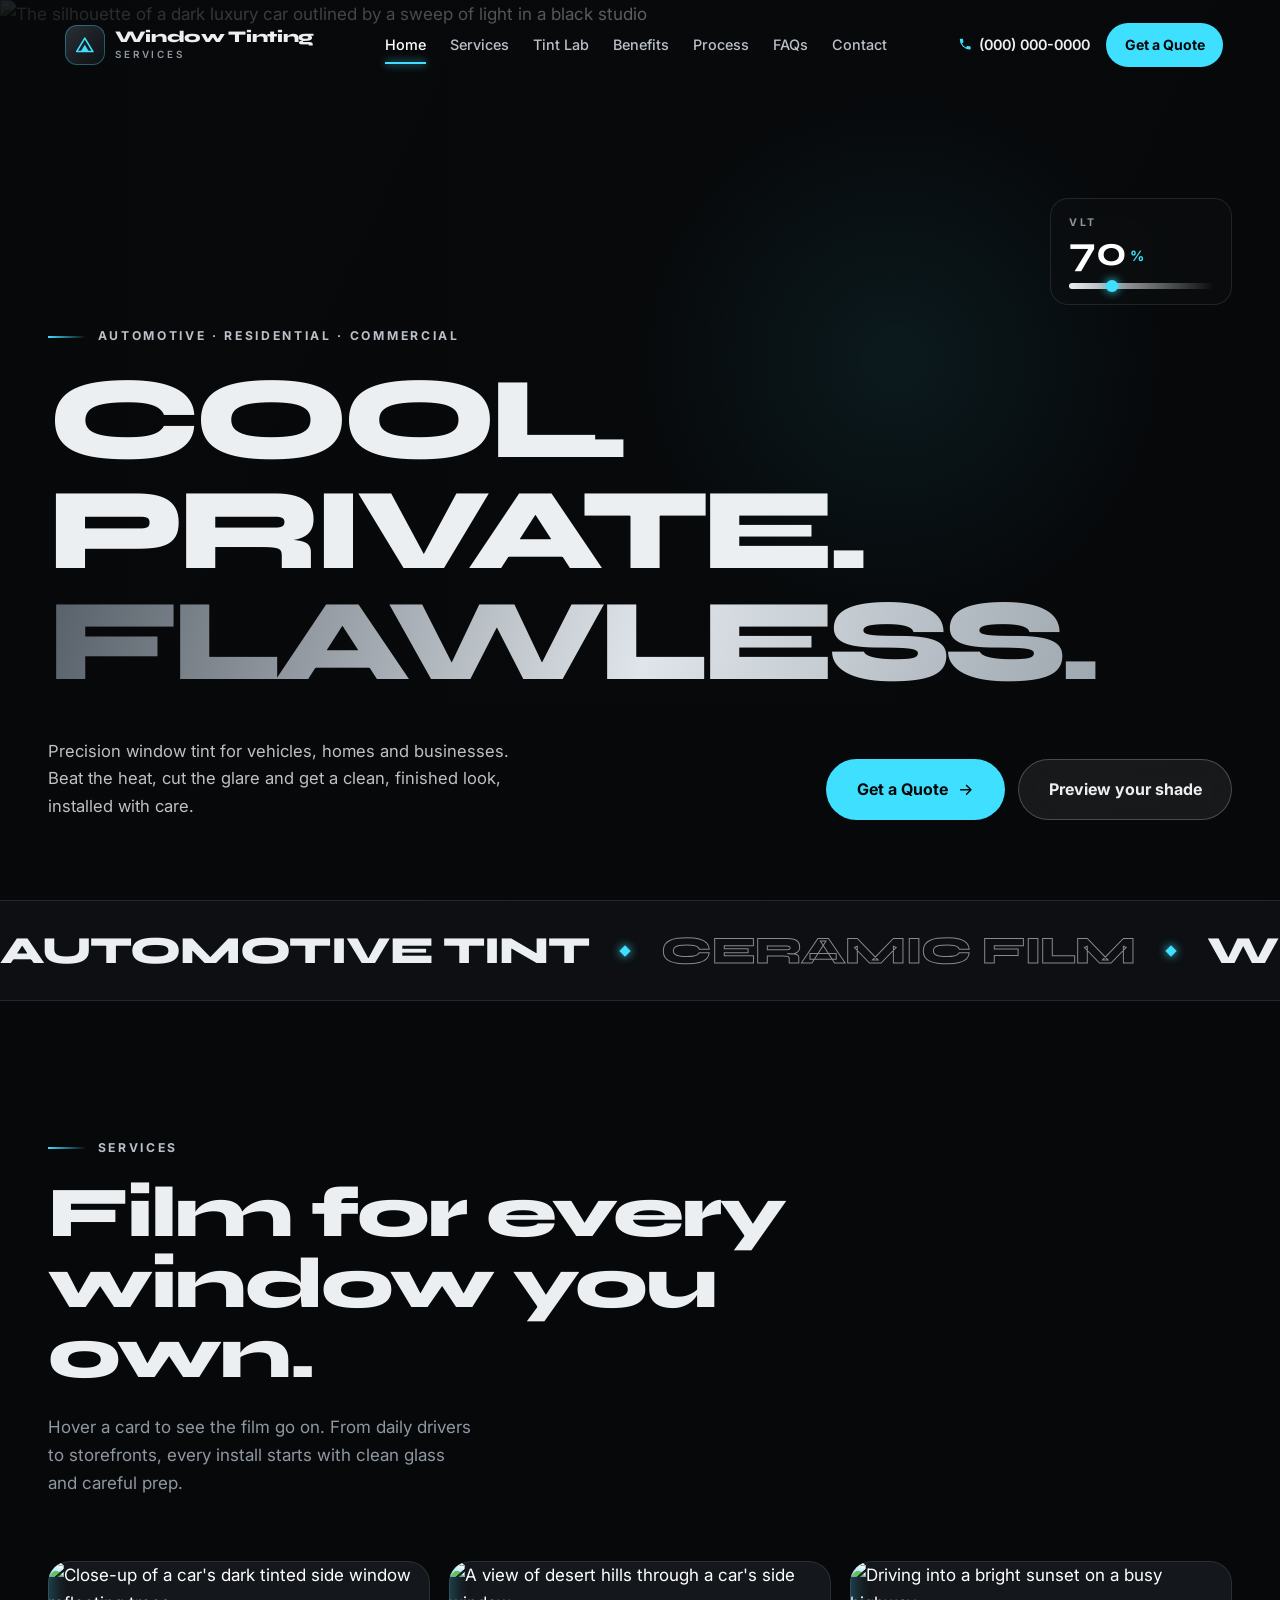
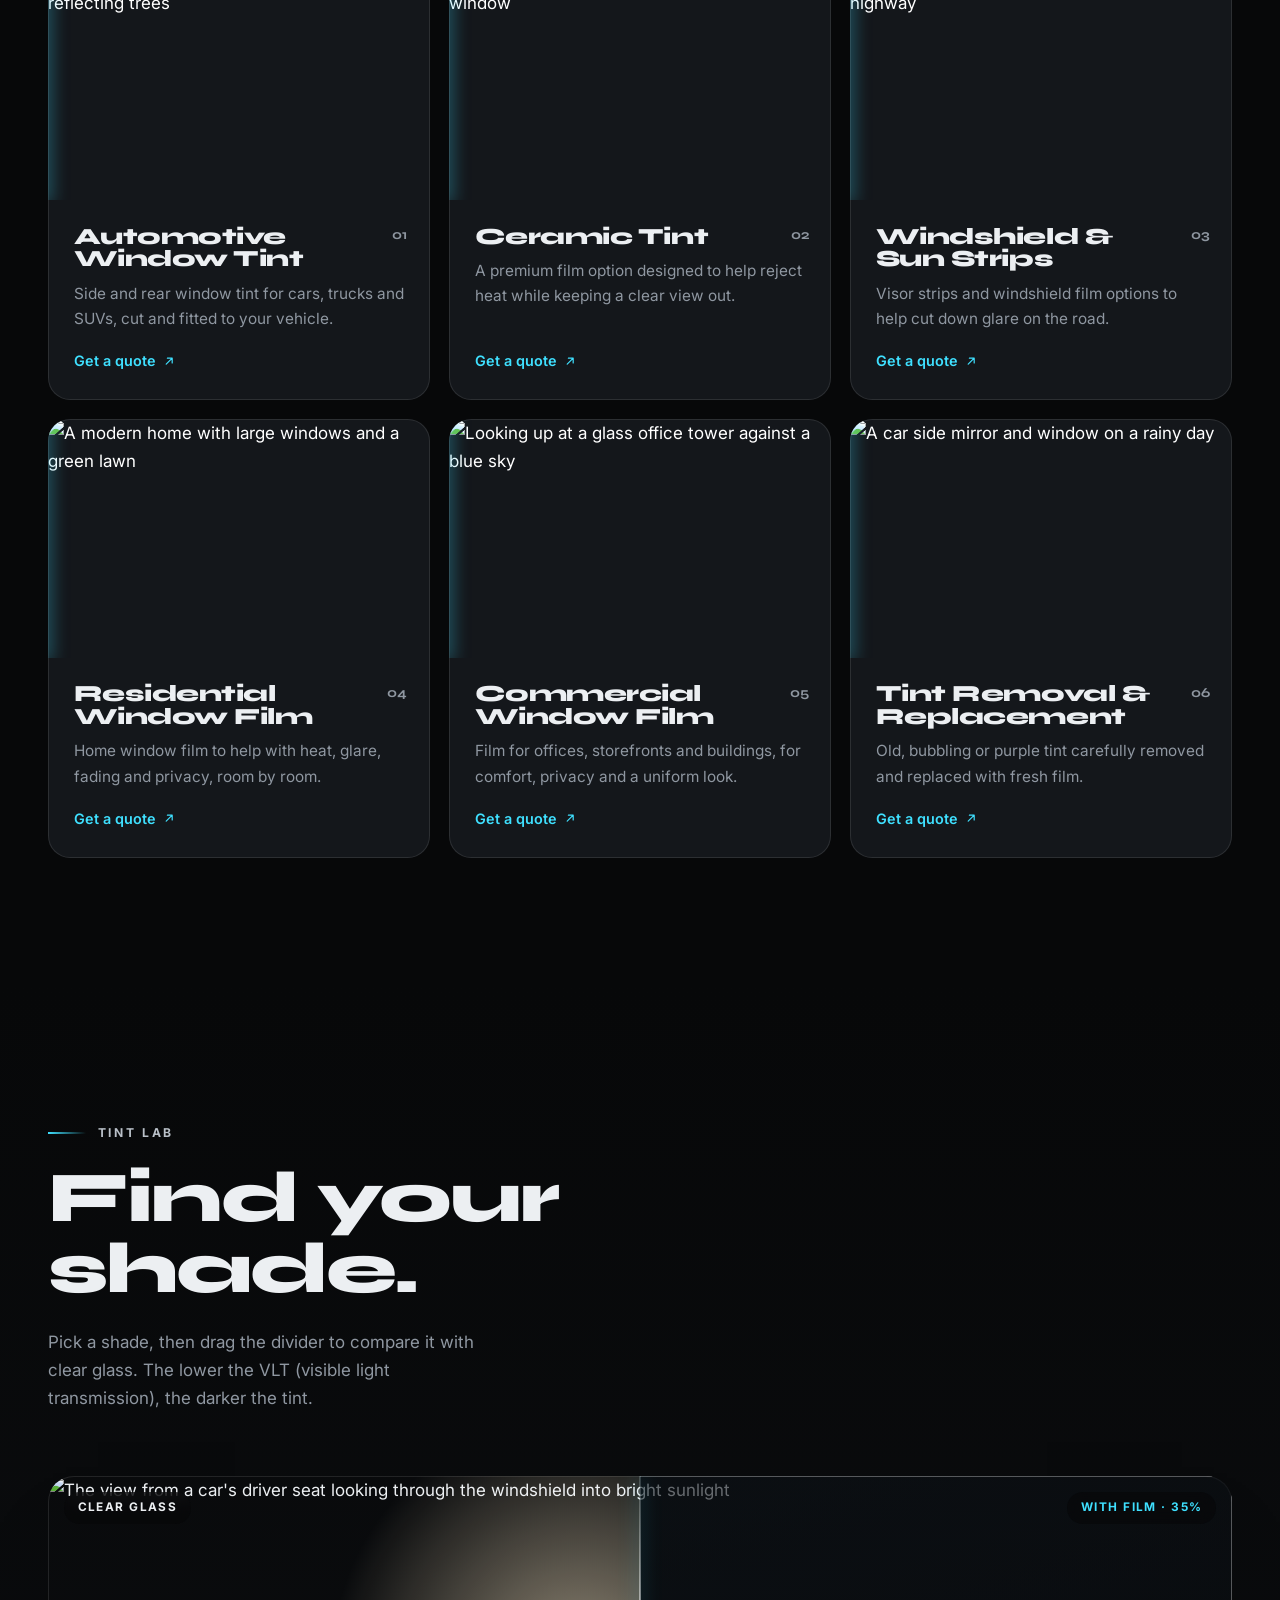
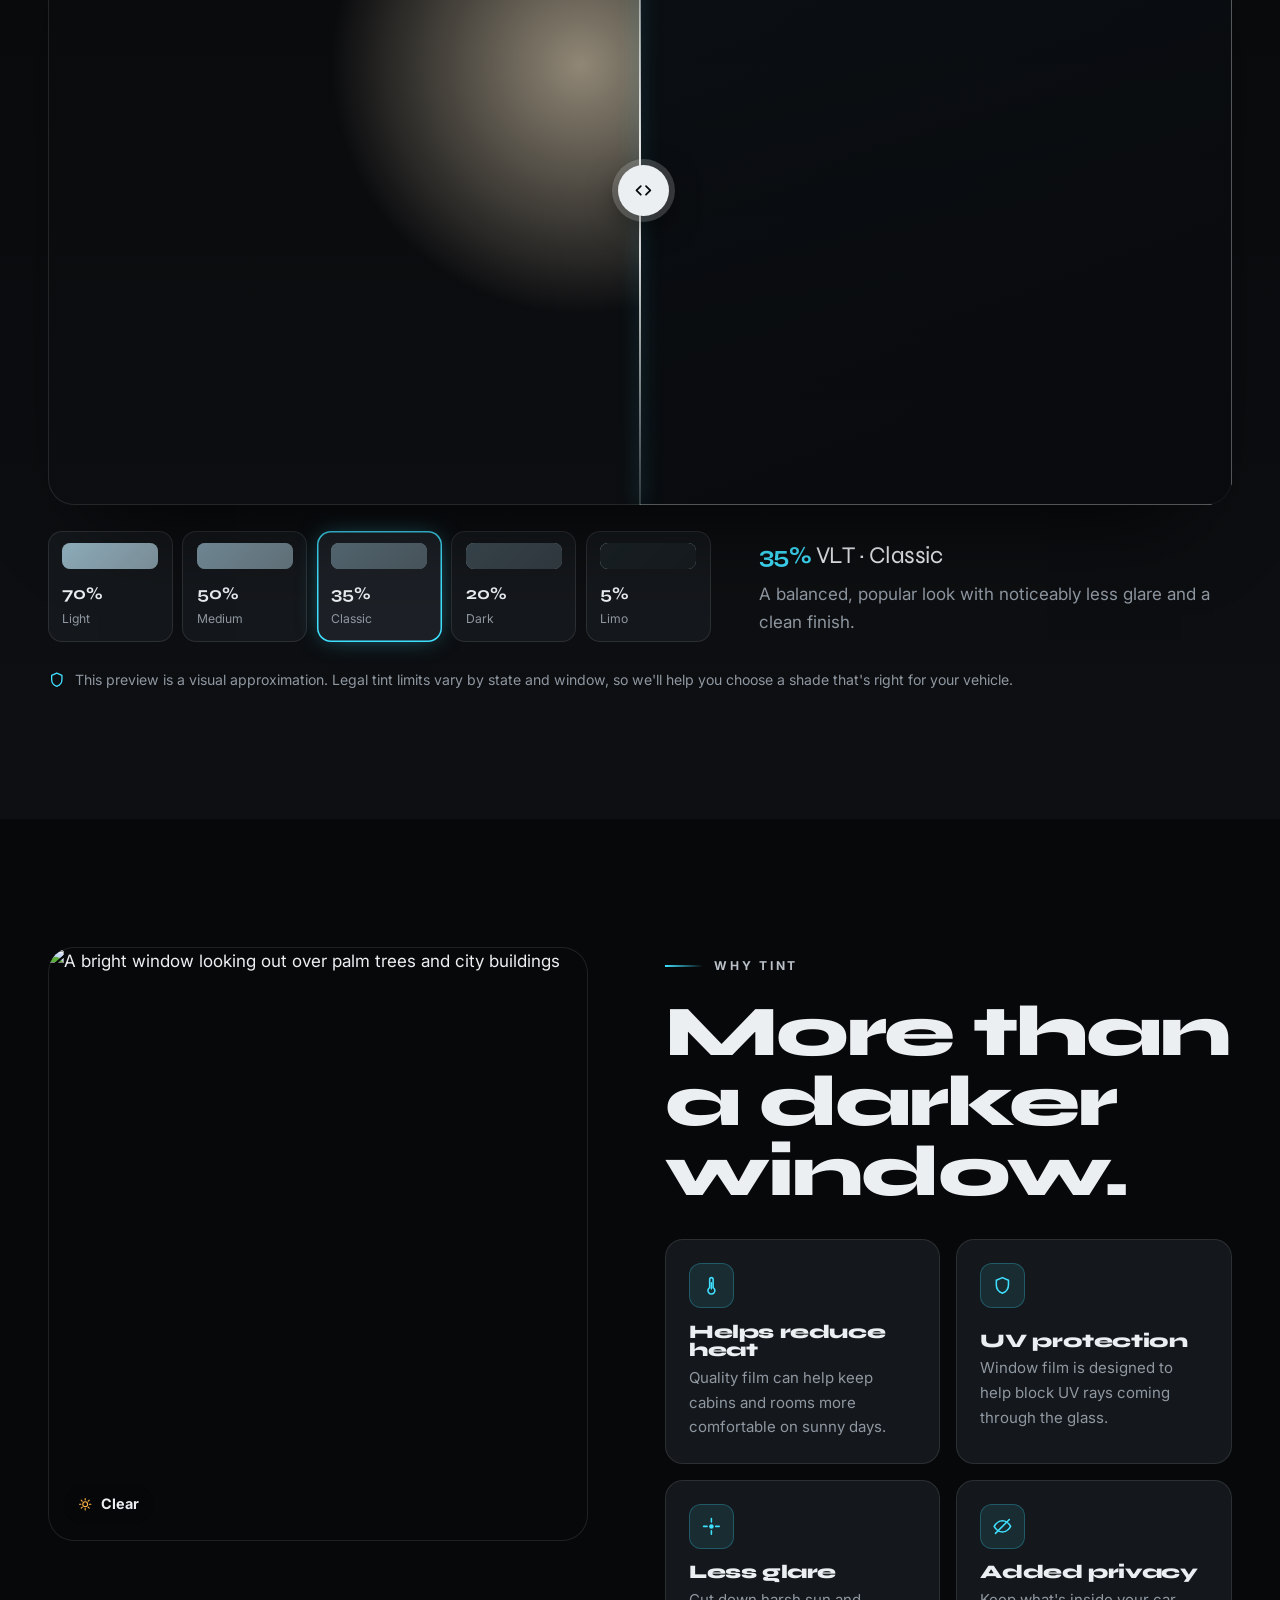
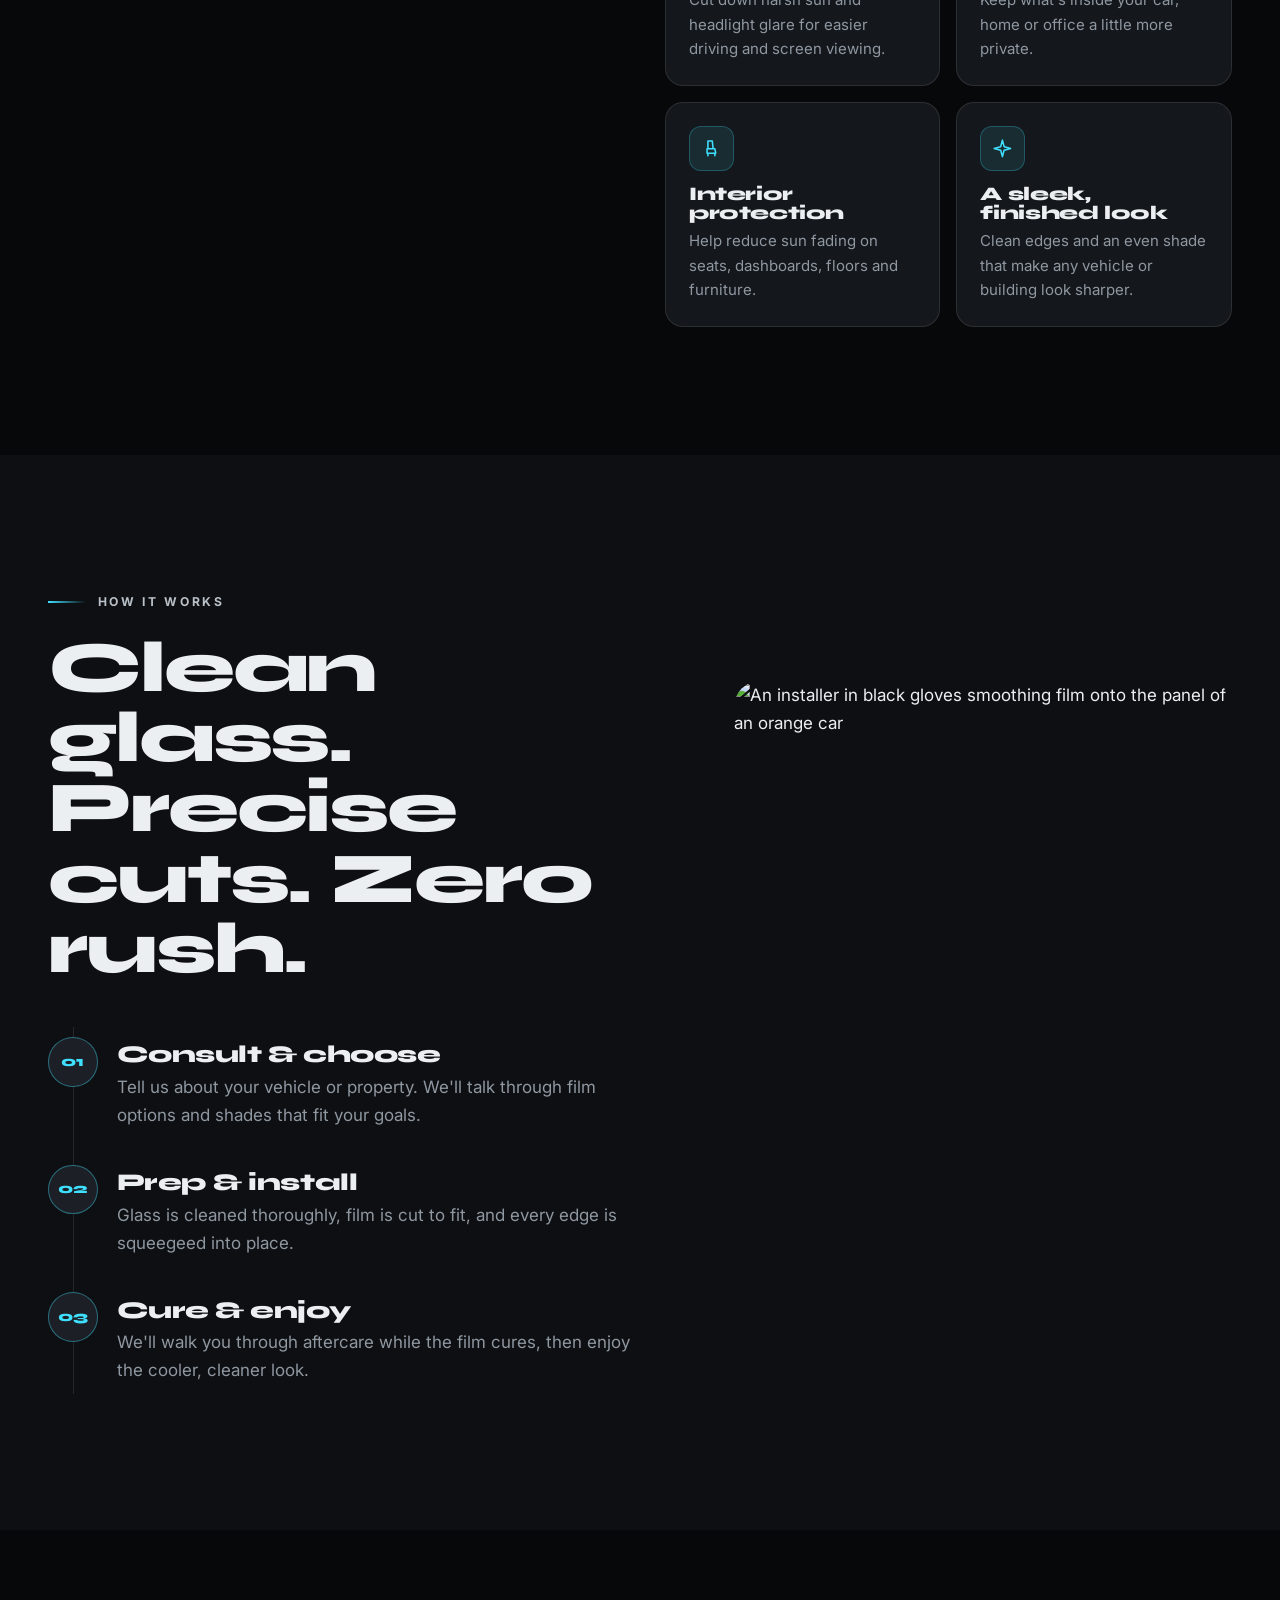
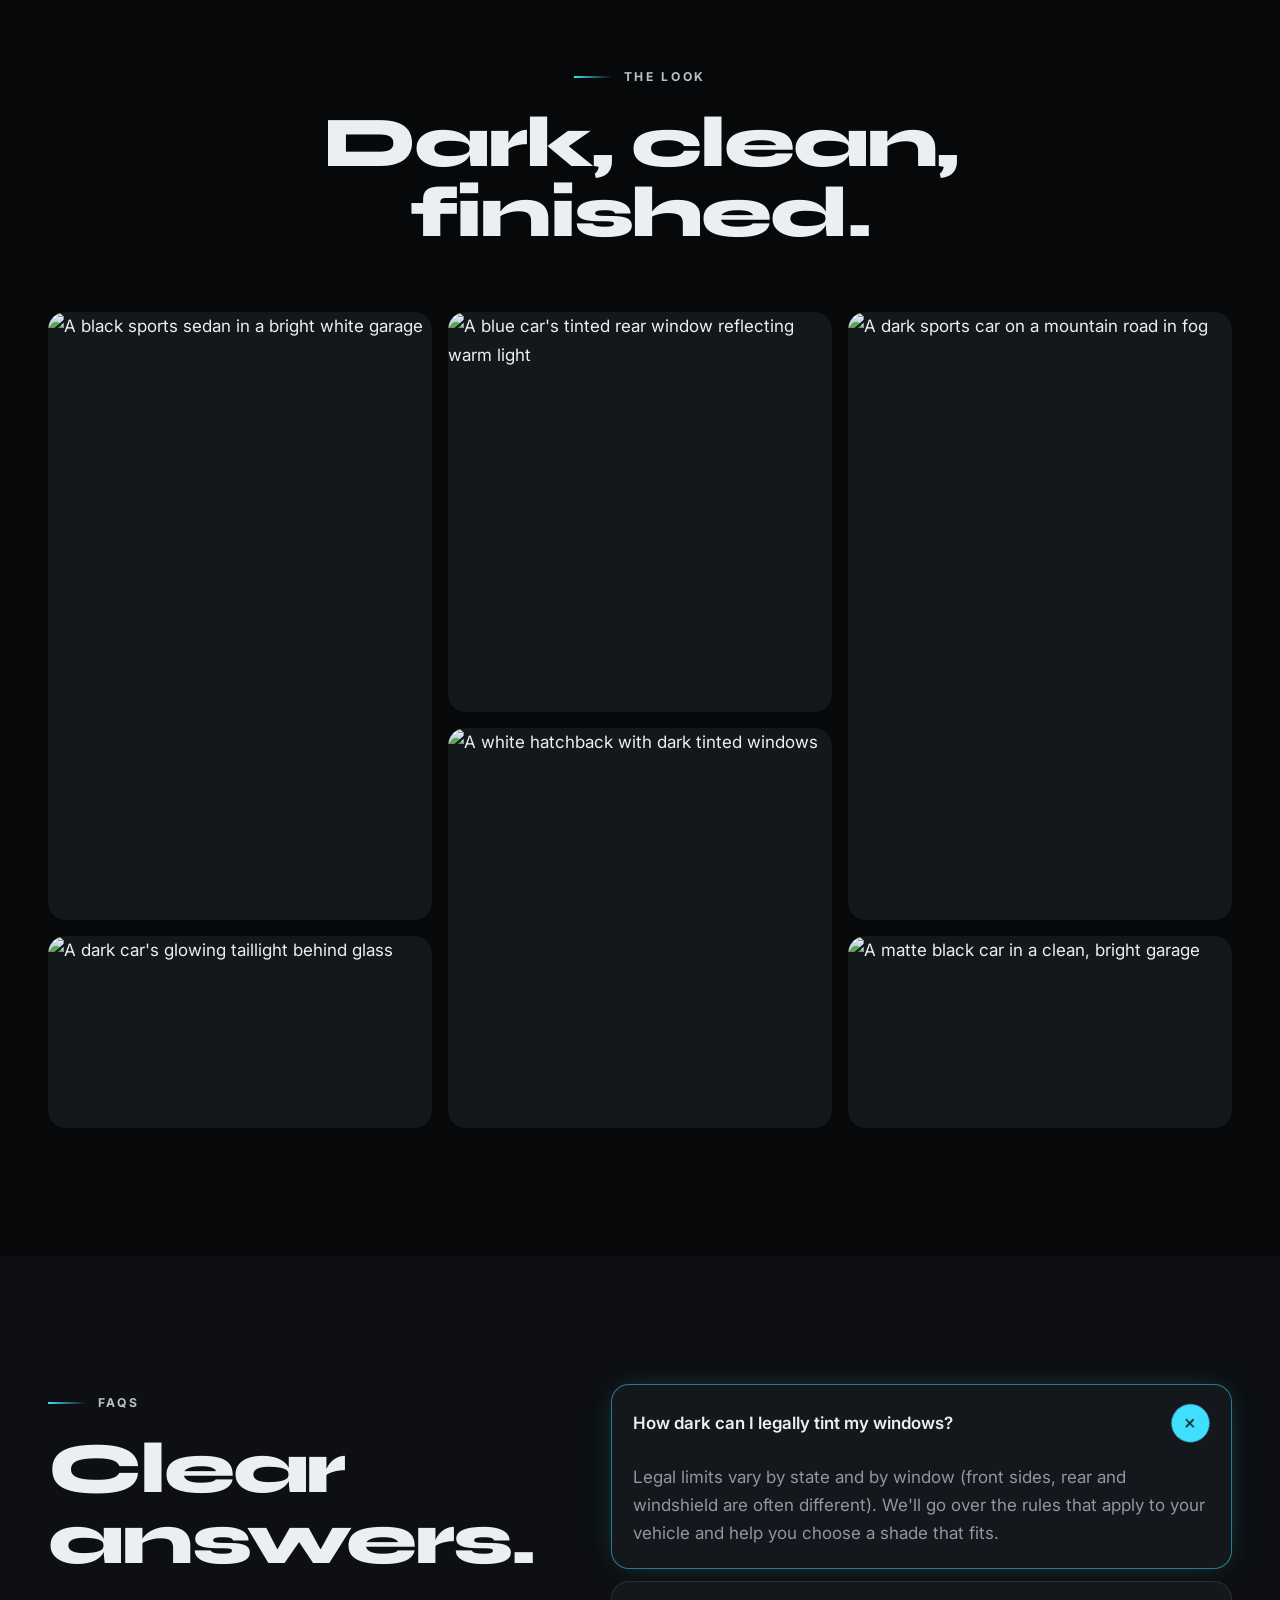
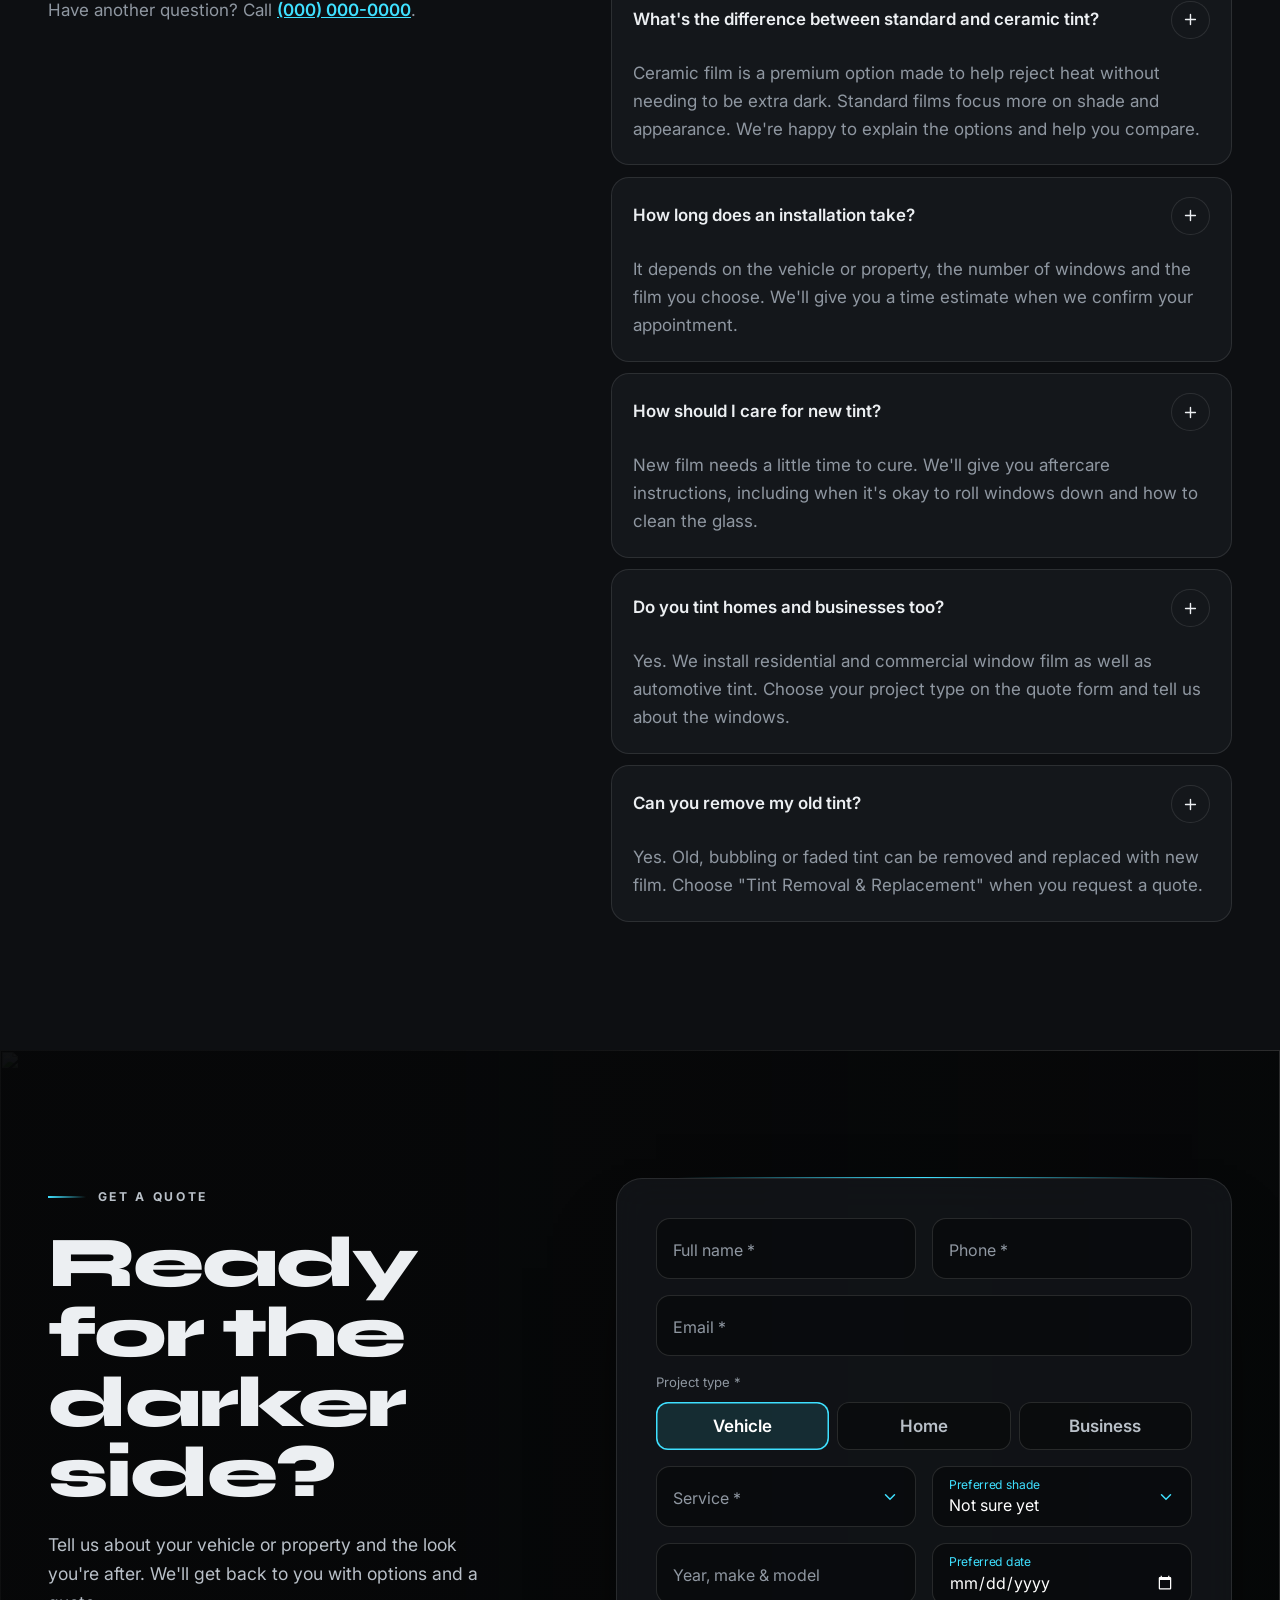
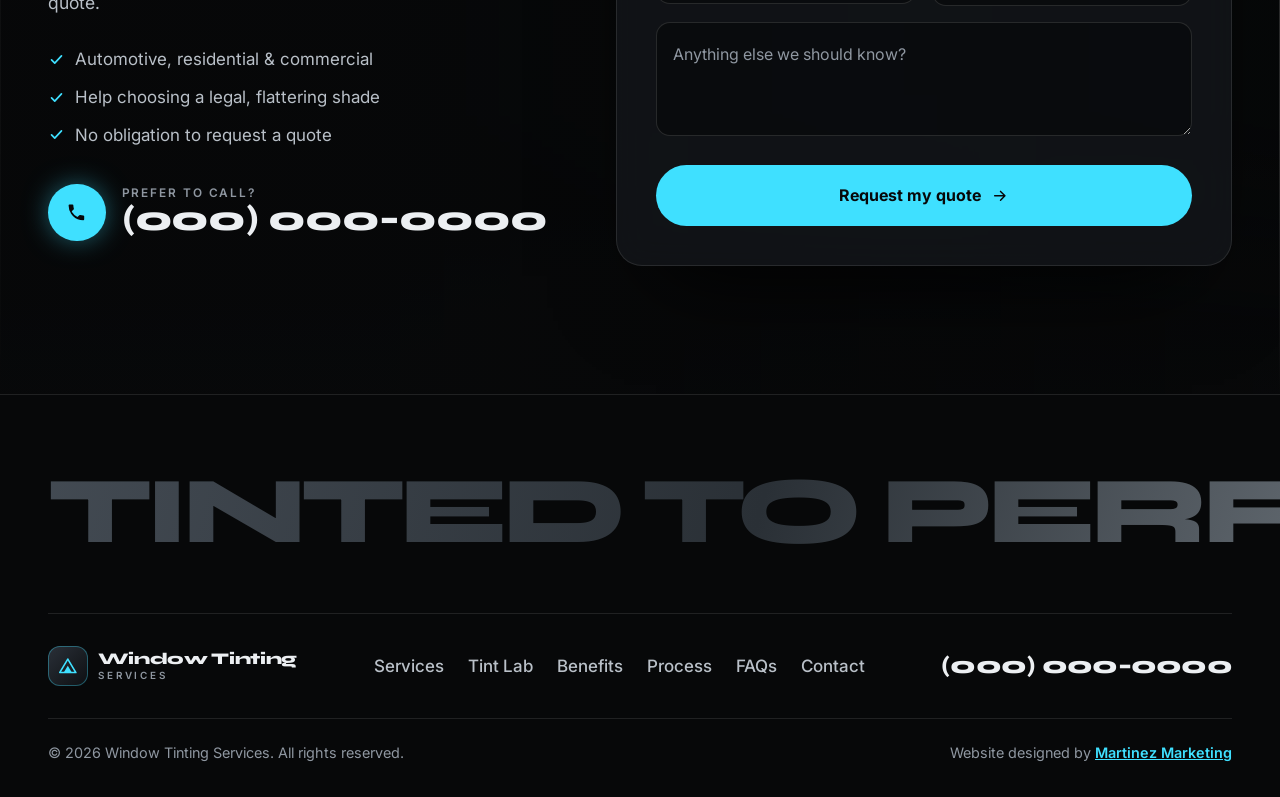
==== index.html @ a7c2f4ed "Add files via upload" ====
<!doctype html>
<html lang="en" class="no-js">
<head>
  <meta charset="utf-8">
  <meta name="viewport" content="width=device-width, initial-scale=1, viewport-fit=cover">
  <title>Window Tinting Services | Auto, Home &amp; Commercial Window Tint</title>
  <meta name="description" content="Window Tinting Services installs automotive, ceramic, residential and commercial window film. Preview your shade online and request a quote, or call (000) 000-0000.">
  <meta name="theme-color" content="#070809">
  <link rel="icon" href="assets/favicon.svg" type="image/svg+xml">

  <meta property="og:type" content="website">
  <meta property="og:title" content="Window Tinting Services | Cool. Private. Flawless.">
  <meta property="og:description" content="Automotive, residential and commercial window tint, installed with precision.">
  <meta property="og:image" content="assets/images/og-image.jpg">
  <meta name="twitter:card" content="summary_large_image">

  <script type="application/ld+json">
  {
    "@context": "https://schema.org",
    "@type": "AutomotiveBusiness",
    "name": "Window Tinting Services",
    "telephone": "+1-000-000-0000",
    "description": "Automotive, ceramic, residential and commercial window tint installation and tint removal.",
    "image": "assets/images/og-image.jpg"
  }
  </script>

  <link rel="preconnect" href="https://fonts.googleapis.com">
  <link rel="preconnect" href="https://fonts.gstatic.com" crossorigin>
  <link href="https://fonts.googleapis.com/css2?family=Syne:wght@600;700;800&family=Inter:wght@400;500;600;700&display=swap" rel="stylesheet">
  <link rel="preload" as="image" href="assets/images/hero-silhouette.webp">
  <link rel="stylesheet" href="style.css">
  <script>
    (function (d) {
      var c = d.documentElement;
      c.className = c.className.replace('no-js', 'js');
      if (window.matchMedia && matchMedia('(prefers-reduced-motion: reduce)').matches) c.className += ' reduced';
    })(document);
  </script>
</head>
<body>
  <a class="skip" href="#main">Skip to content</a>

  <svg width="0" height="0" style="position:absolute" aria-hidden="true" focusable="false">
    <symbol id="i-mark" viewBox="0 0 32 32"><path d="M4 26L16 6l12 20z" fill="none" stroke="currentColor" stroke-width="2.4" stroke-linejoin="round"/><path d="M10 26L16 16l6 10z" fill="currentColor"/></symbol>
    <symbol id="i-arrow" viewBox="0 0 24 24"><path d="M5 12h13M13 6l6 6-6 6" fill="none" stroke="currentColor" stroke-width="2" stroke-linecap="round" stroke-linejoin="round"/></symbol>
    <symbol id="i-arrow-ne" viewBox="0 0 24 24"><path d="M7 17L17 7M9 7h8v8" fill="none" stroke="currentColor" stroke-width="2" stroke-linecap="round" stroke-linejoin="round"/></symbol>
    <symbol id="i-phone" viewBox="0 0 24 24"><path d="M6.6 10.8a15.1 15.1 0 0 0 6.6 6.6l2.2-2.2a1 1 0 0 1 1-.25 11.4 11.4 0 0 0 3.6.57 1 1 0 0 1 1 1V20a1 1 0 0 1-1 1A17 17 0 0 1 3 4a1 1 0 0 1 1-1h3.5a1 1 0 0 1 1 1c0 1.25.2 2.45.57 3.57a1 1 0 0 1-.25 1z" fill="currentColor"/></symbol>
    <symbol id="i-plus" viewBox="0 0 24 24"><path d="M12 5v14M5 12h14" fill="none" stroke="currentColor" stroke-width="2" stroke-linecap="round"/></symbol>
    <symbol id="i-check" viewBox="0 0 24 24"><path d="M5 12.5l4.5 4.5L19 7" fill="none" stroke="currentColor" stroke-width="2.4" stroke-linecap="round" stroke-linejoin="round"/></symbol>
    <symbol id="i-sun" viewBox="0 0 24 24"><circle cx="12" cy="12" r="4" fill="none" stroke="currentColor" stroke-width="1.8"/><path d="M12 2.5v2.5M12 19v2.5M2.5 12H5M19 12h2.5M5.3 5.3l1.8 1.8M16.9 16.9l1.8 1.8M5.3 18.7l1.8-1.8M16.9 7.1l1.8-1.8" stroke="currentColor" stroke-width="1.8" stroke-linecap="round"/></symbol>
    <symbol id="i-shield" viewBox="0 0 24 24"><path d="M12 3l7 3v5.5c0 4.5-3 8-7 9.5-4-1.5-7-5-7-9.5V6z" fill="none" stroke="currentColor" stroke-width="1.8" stroke-linejoin="round"/></symbol>
    <symbol id="i-eye" viewBox="0 0 24 24"><path d="M2.5 12S6 5.5 12 5.5 21.5 12 21.5 12 18 18.5 12 18.5 2.5 12 2.5 12z" fill="none" stroke="currentColor" stroke-width="1.8"/><path d="M4 20L20 4" stroke="currentColor" stroke-width="1.8" stroke-linecap="round"/></symbol>
    <symbol id="i-temp" viewBox="0 0 24 24"><path d="M10 14.5V5a2 2 0 0 1 4 0v9.5a4 4 0 1 1-4 0z" fill="none" stroke="currentColor" stroke-width="1.8"/><path d="M12 9v7" stroke="currentColor" stroke-width="1.8" stroke-linecap="round"/></symbol>
    <symbol id="i-glare" viewBox="0 0 24 24"><path d="M3 12h4M17 12h4M12 3v4M12 17v4" stroke="currentColor" stroke-width="1.8" stroke-linecap="round"/><circle cx="12" cy="12" r="2.6" fill="currentColor"/></symbol>
    <symbol id="i-seat" viewBox="0 0 24 24"><path d="M8 3.5h5l1 9H8zM7 12.5h9l1 5H7zM8 17.5v3M16 17.5v3" fill="none" stroke="currentColor" stroke-width="1.8" stroke-linejoin="round" stroke-linecap="round"/></symbol>
    <symbol id="i-spark" viewBox="0 0 24 24"><path d="M12 2.5l2 7.5 7.5 2-7.5 2-2 7.5-2-7.5-7.5-2 7.5-2z" fill="none" stroke="currentColor" stroke-width="1.8" stroke-linejoin="round"/></symbol>
    <symbol id="i-drag" viewBox="0 0 24 24"><path d="M9 7l-5 5 5 5M15 7l5 5-5 5" fill="none" stroke="currentColor" stroke-width="2" stroke-linecap="round" stroke-linejoin="round"/></symbol>
  </svg>

  <div class="progress" aria-hidden="true"><span></span></div>

  <!-- Header -->
  <header class="nav">
    <div class="nav__inner">
      <a href="#home" class="brand" aria-label="Window Tinting Services, back to top">
        <span class="brand__mark"><svg><use href="#i-mark"/></svg></span>
        <span class="brand__text">Window Tinting<b>Services</b></span>
      </a>
      <nav class="nav__links" aria-label="Primary">
        <a href="#home">Home</a>
        <a href="#services">Services</a>
        <a href="#lab">Tint Lab</a>
        <a href="#benefits">Benefits</a>
        <a href="#process">Process</a>
        <a href="#faq">FAQs</a>
        <a href="#contact">Contact</a>
      </nav>
      <div class="nav__cta">
        <a href="tel:+10000000000" class="nav__phone"><svg><use href="#i-phone"/></svg><span>(000) 000-0000</span></a>
        <a href="#contact" class="btn btn--cyan btn--sm magnetic"><span>Get a Quote</span></a>
        <button class="burger" aria-expanded="false" aria-controls="mobile-menu" aria-label="Open menu"><span></span><span></span></button>
      </div>
    </div>
  </header>

  <div class="mmenu" id="mobile-menu" hidden>
    <nav aria-label="Mobile">
      <a href="#home">Home</a>
      <a href="#services">Services</a>
      <a href="#lab">Tint Lab</a>
      <a href="#benefits">Benefits</a>
      <a href="#process">Process</a>
      <a href="#faq">FAQs</a>
      <a href="#contact">Contact</a>
    </nav>
    <div class="mmenu__foot">
      <a href="#contact" class="btn btn--cyan"><span>Get a Quote</span><svg><use href="#i-arrow"/></svg></a>
      <a href="tel:+10000000000" class="btn btn--line"><svg><use href="#i-phone"/></svg><span>(000) 000-0000</span></a>
    </div>
  </div>

  <div class="mbar" aria-label="Quick actions">
    <a href="tel:+10000000000" class="mbar__call"><svg><use href="#i-phone"/></svg><span>Call</span></a>
    <a href="#contact" class="mbar__quote"><span>Get a Quote</span><svg><use href="#i-arrow"/></svg></a>
  </div>

  <main id="main">

    <!-- HERO -->
    <section class="hero" id="home" aria-labelledby="hero-title">
      <div class="hero__media">
        <img src="assets/images/hero-silhouette.webp" alt="The silhouette of a dark luxury car outlined by a sweep of light in a black studio" width="2200" height="1238" fetchpriority="high">
      </div>
      <div class="hero__film" aria-hidden="true"><span class="hero__squeegee"></span></div>
      <div class="hero__shade"></div>
      <div class="hero__sheen" aria-hidden="true"></div>

      <div class="wrap hero__content">
        <p class="kicker hero__kicker"><span class="kicker__line"></span>Automotive · Residential · Commercial</p>
        <h1 class="hero__title" id="hero-title">
          <span class="ln"><span class="ln__in">Cool.</span></span>
          <span class="ln"><span class="ln__in">Private.</span></span>
          <span class="ln"><span class="ln__in sheen-text">Flawless.</span></span>
        </h1>
        <div class="hero__bottom">
          <p class="hero__lead">Precision window tint for vehicles, homes and businesses. Beat the heat, cut the glare and get a clean, finished look, installed with care.</p>
          <div class="hero__actions">
            <a href="#contact" class="btn btn--cyan btn--lg magnetic"><span>Get a Quote</span><svg><use href="#i-arrow"/></svg></a>
            <a href="#lab" class="btn btn--glass btn--lg magnetic"><span>Preview your shade</span></a>
          </div>
        </div>
      </div>

      <div class="hero__vlt" aria-hidden="true">
        <span>VLT</span>
        <b class="hero__vlt-num">70</b><small>%</small>
        <i class="hero__vlt-bar"><em></em></i>
      </div>
    </section>

    <!-- TICKER -->
    <div class="ticker" aria-hidden="true">
      <div class="ticker__track">
        <span>Automotive tint</span><i></i><span>Ceramic film</span><i></i><span>Windshield strips</span><i></i><span>Residential film</span><i></i><span>Commercial film</span><i></i><span>Tint removal</span><i></i>
        <span>Automotive tint</span><i></i><span>Ceramic film</span><i></i><span>Windshield strips</span><i></i><span>Residential film</span><i></i><span>Commercial film</span><i></i><span>Tint removal</span><i></i>
      </div>
    </div>

    <!-- SERVICES -->
    <section class="services section" id="services" aria-labelledby="services-title">
      <div class="wrap">
        <div class="shead shead--split">
          <div>
            <p class="kicker"><span class="kicker__line"></span>Services</p>
            <h2 class="h2 split" id="services-title">Film for every window you own.</h2>
          </div>
          <p class="shead__lead">Hover a card to see the film go on. From daily drivers to storefronts, every install starts with clean glass and careful prep.</p>
        </div>
        <div class="cards">
          <article class="card">
            <div class="card__img"><img src="assets/images/svc-auto.webp" alt="Close-up of a car's dark tinted side window reflecting trees" width="1000" height="1500" loading="lazy"><span class="card__film" aria-hidden="true"></span></div>
            <div class="card__body"><span class="card__n">01</span><h3>Automotive Window Tint</h3><p>Side and rear window tint for cars, trucks and SUVs, cut and fitted to your vehicle.</p><a href="#contact" class="card__link" data-service="Automotive Window Tint">Get a quote <svg><use href="#i-arrow-ne"/></svg></a></div>
          </article>
          <article class="card">
            <div class="card__img"><img src="assets/images/svc-ceramic.webp" alt="A view of desert hills through a car's side window" width="1000" height="667" loading="lazy"><span class="card__film" aria-hidden="true"></span></div>
            <div class="card__body"><span class="card__n">02</span><h3>Ceramic Tint</h3><p>A premium film option designed to help reject heat while keeping a clear view out.</p><a href="#contact" class="card__link" data-service="Ceramic Tint">Get a quote <svg><use href="#i-arrow-ne"/></svg></a></div>
          </article>
          <article class="card">
            <div class="card__img"><img src="assets/images/svc-windshield.webp" alt="Driving into a bright sunset on a busy highway" width="1000" height="677" loading="lazy"><span class="card__film" aria-hidden="true"></span></div>
            <div class="card__body"><span class="card__n">03</span><h3>Windshield &amp; Sun Strips</h3><p>Visor strips and windshield film options to help cut down glare on the road.</p><a href="#contact" class="card__link" data-service="Windshield &amp; Sun Strip">Get a quote <svg><use href="#i-arrow-ne"/></svg></a></div>
          </article>
          <article class="card">
            <div class="card__img"><img src="assets/images/svc-residential.webp" alt="A modern home with large windows and a green lawn" width="1000" height="668" loading="lazy"><span class="card__film" aria-hidden="true"></span></div>
            <div class="card__body"><span class="card__n">04</span><h3>Residential Window Film</h3><p>Home window film to help with heat, glare, fading and privacy, room by room.</p><a href="#contact" class="card__link" data-service="Residential Window Film">Get a quote <svg><use href="#i-arrow-ne"/></svg></a></div>
          </article>
          <article class="card">
            <div class="card__img"><img src="assets/images/svc-commercial.webp" alt="Looking up at a glass office tower against a blue sky" width="1000" height="1500" loading="lazy"><span class="card__film" aria-hidden="true"></span></div>
            <div class="card__body"><span class="card__n">05</span><h3>Commercial Window Film</h3><p>Film for offices, storefronts and buildings, for comfort, privacy and a uniform look.</p><a href="#contact" class="card__link" data-service="Commercial Window Film">Get a quote <svg><use href="#i-arrow-ne"/></svg></a></div>
          </article>
          <article class="card">
            <div class="card__img"><img src="assets/images/svc-removal.webp" alt="A car side mirror and window on a rainy day" width="1000" height="667" loading="lazy"><span class="card__film" aria-hidden="true"></span></div>
            <div class="card__body"><span class="card__n">06</span><h3>Tint Removal &amp; Replacement</h3><p>Old, bubbling or purple tint carefully removed and replaced with fresh film.</p><a href="#contact" class="card__link" data-service="Tint Removal &amp; Replacement">Get a quote <svg><use href="#i-arrow-ne"/></svg></a></div>
          </article>
        </div>
      </div>
    </section>

    <!-- TINT LAB -->
    <section class="lab section" id="lab" aria-labelledby="lab-title">
      <div class="wrap">
        <div class="shead shead--split">
          <div>
            <p class="kicker"><span class="kicker__line"></span>Tint Lab</p>
            <h2 class="h2 split" id="lab-title">Find your shade.</h2>
          </div>
          <p class="shead__lead">Pick a shade, then drag the divider to compare it with clear glass. The lower the VLT (visible light transmission), the darker the tint.</p>
        </div>
        <div class="lab__stage" style="--vlt: .35; --split: 50%">
          <img class="lab__img" src="assets/images/sim-windshield.webp" alt="The view from a car's driver seat looking through the windshield into bright sunlight" width="2000" height="1333" loading="lazy">
          <div class="lab__tinted" aria-hidden="true">
            <img src="assets/images/sim-windshield.webp" alt="" width="2000" height="1333" loading="lazy">
            <span class="lab__tint"></span>
          </div>
          <span class="lab__glare" aria-hidden="true"></span>
          <span class="lab__tag lab__tag--l" aria-hidden="true">Clear glass</span>
          <span class="lab__tag lab__tag--r" aria-hidden="true">With film · <b class="lab__tag-vlt">35%</b></span>
          <div class="lab__handle" role="slider" tabindex="0" aria-label="Compare clear glass and tinted glass" aria-valuemin="0" aria-valuemax="100" aria-valuenow="50" aria-valuetext="50 percent tinted"><span><svg><use href="#i-drag"/></svg></span></div>
        </div>
        <div class="lab__controls">
          <div class="shades" role="radiogroup" aria-label="Tint shade">
            <button type="button" class="shade" role="radio" aria-checked="false" data-vlt="70"><i style="--o:.2"></i><b>70%</b><span>Light</span></button>
            <button type="button" class="shade" role="radio" aria-checked="false" data-vlt="50"><i style="--o:.38"></i><b>50%</b><span>Medium</span></button>
            <button type="button" class="shade is-on" role="radio" aria-checked="true" data-vlt="35"><i style="--o:.55"></i><b>35%</b><span>Classic</span></button>
            <button type="button" class="shade" role="radio" aria-checked="false" data-vlt="20"><i style="--o:.72"></i><b>20%</b><span>Dark</span></button>
            <button type="button" class="shade" role="radio" aria-checked="false" data-vlt="5"><i style="--o:.9"></i><b>5%</b><span>Limo</span></button>
          </div>
          <div class="lab__readout" aria-live="polite">
            <p class="lab__readout-title"><b class="lab__vlt">35%</b> VLT · <span class="lab__name">Classic</span></p>
            <p class="lab__readout-text">A balanced, popular look with noticeably less glare and a clean finish.</p>
          </div>
        </div>
        <p class="lab__note"><svg><use href="#i-shield"/></svg>This preview is a visual approximation. Legal tint limits vary by state and window, so we'll help you choose a shade that's right for your vehicle.</p>
      </div>
    </section>

    <!-- BENEFITS -->
    <section class="benefits section" id="benefits" aria-labelledby="benefits-title">
      <div class="wrap benefits__grid">
        <div class="benefits__media">
          <div class="benefits__frame">
            <img src="assets/images/benefit-window.webp" alt="A bright window looking out over palm trees and city buildings" width="1600" height="1200" loading="lazy">
            <span class="benefits__tint" aria-hidden="true"></span>
            <span class="benefits__badge" aria-hidden="true"><svg><use href="#i-sun"/></svg><b class="benefits__pct">Clear</b></span>
          </div>
        </div>
        <div class="benefits__copy">
          <p class="kicker"><span class="kicker__line"></span>Why tint</p>
          <h2 class="h2 split" id="benefits-title">More than a darker window.</h2>
          <ul class="perks">
            <li class="perk"><span class="perk__ico"><svg><use href="#i-temp"/></svg></span><div><h3>Helps reduce heat</h3><p>Quality film can help keep cabins and rooms more comfortable on sunny days.</p></div></li>
            <li class="perk"><span class="perk__ico"><svg><use href="#i-shield"/></svg></span><div><h3>UV protection</h3><p>Window film is designed to help block UV rays coming through the glass.</p></div></li>
            <li class="perk"><span class="perk__ico"><svg><use href="#i-glare"/></svg></span><div><h3>Less glare</h3><p>Cut down harsh sun and headlight glare for easier driving and screen viewing.</p></div></li>
            <li class="perk"><span class="perk__ico"><svg><use href="#i-eye"/></svg></span><div><h3>Added privacy</h3><p>Keep what's inside your car, home or office a little more private.</p></div></li>
            <li class="perk"><span class="perk__ico"><svg><use href="#i-seat"/></svg></span><div><h3>Interior protection</h3><p>Help reduce sun fading on seats, dashboards, floors and furniture.</p></div></li>
            <li class="perk"><span class="perk__ico"><svg><use href="#i-spark"/></svg></span><div><h3>A sleek, finished look</h3><p>Clean edges and an even shade that make any vehicle or building look sharper.</p></div></li>
          </ul>
        </div>
      </div>
    </section>

    <!-- PROCESS -->
    <section class="process section" id="process" aria-labelledby="process-title">
      <div class="wrap process__grid">
        <div class="process__copy">
          <p class="kicker"><span class="kicker__line"></span>How it works</p>
          <h2 class="h2 split" id="process-title">Clean glass. Precise cuts. Zero rush.</h2>
          <ol class="steps">
            <li class="step"><span class="step__n">01</span><div><h3>Consult &amp; choose</h3><p>Tell us about your vehicle or property. We'll talk through film options and shades that fit your goals.</p></div></li>
            <li class="step"><span class="step__n">02</span><div><h3>Prep &amp; install</h3><p>Glass is cleaned thoroughly, film is cut to fit, and every edge is squeegeed into place.</p></div></li>
            <li class="step"><span class="step__n">03</span><div><h3>Cure &amp; enjoy</h3><p>We'll walk you through aftercare while the film cures, then enjoy the cooler, cleaner look.</p></div></li>
          </ol>
        </div>
        <div class="process__media">
          <figure class="process__img"><img src="assets/images/process-prep.webp" alt="An installer in black gloves smoothing film onto the panel of an orange car" width="1200" height="1500" loading="lazy"></figure>
          <span class="process__line" aria-hidden="true"></span>
        </div>
      </div>
    </section>

    <!-- GALLERY -->
    <section class="gallery section" aria-labelledby="gallery-title">
      <div class="wrap">
        <div class="shead shead--center">
          <p class="kicker"><span class="kicker__line"></span>The look</p>
          <h2 class="h2 split" id="gallery-title">Dark, clean, finished.</h2>
        </div>
        <div class="gal">
          <figure class="gal__item gal__item--a"><img src="assets/images/g-black-studio.webp" alt="A black sports sedan in a bright white garage" width="1000" height="1333" loading="lazy"></figure>
          <figure class="gal__item gal__item--b"><img src="assets/images/g-reflection.webp" alt="A blue car's tinted rear window reflecting warm light" width="1100" height="733" loading="lazy"></figure>
          <figure class="gal__item gal__item--c"><img src="assets/images/g-mountain.webp" alt="A dark sports car on a mountain road in fog" width="1000" height="1250" loading="lazy"></figure>
          <figure class="gal__item gal__item--d"><img src="assets/images/g-white-car.webp" alt="A white hatchback with dark tinted windows" width="1100" height="733" loading="lazy"></figure>
          <figure class="gal__item gal__item--e"><img src="assets/images/g-taillight.webp" alt="A dark car's glowing taillight behind glass" width="1100" height="733" loading="lazy"></figure>
          <figure class="gal__item gal__item--f"><img src="assets/images/g-garage.webp" alt="A matte black car in a clean, bright garage" width="1000" height="1333" loading="lazy"></figure>
        </div>
      </div>
    </section>

    <!-- FAQ -->
    <section class="faq section" id="faq" aria-labelledby="faq-title">
      <div class="wrap faq__grid">
        <div class="faq__head">
          <p class="kicker"><span class="kicker__line"></span>FAQs</p>
          <h2 class="h2 split" id="faq-title">Clear answers.</h2>
          <p>Have another question? Call <a href="tel:+10000000000">(000) 000-0000</a>.</p>
        </div>
        <div class="acc">
          <div class="acc__item">
            <h3><button class="acc__btn" aria-expanded="false" aria-controls="faq-1" id="faq-1-btn">How dark can I legally tint my windows?<span class="acc__ico"><svg><use href="#i-plus"/></svg></span></button></h3>
            <div class="acc__panel" id="faq-1" role="region" aria-labelledby="faq-1-btn"><p>Legal limits vary by state and by window (front sides, rear and windshield are often different). We'll go over the rules that apply to your vehicle and help you choose a shade that fits.</p></div>
          </div>
          <div class="acc__item">
            <h3><button class="acc__btn" aria-expanded="false" aria-controls="faq-2" id="faq-2-btn">What's the difference between standard and ceramic tint?<span class="acc__ico"><svg><use href="#i-plus"/></svg></span></button></h3>
            <div class="acc__panel" id="faq-2" role="region" aria-labelledby="faq-2-btn"><p>Ceramic film is a premium option made to help reject heat without needing to be extra dark. Standard films focus more on shade and appearance. We're happy to explain the options and help you compare.</p></div>
          </div>
          <div class="acc__item">
            <h3><button class="acc__btn" aria-expanded="false" aria-controls="faq-3" id="faq-3-btn">How long does an installation take?<span class="acc__ico"><svg><use href="#i-plus"/></svg></span></button></h3>
            <div class="acc__panel" id="faq-3" role="region" aria-labelledby="faq-3-btn"><p>It depends on the vehicle or property, the number of windows and the film you choose. We'll give you a time estimate when we confirm your appointment.</p></div>
          </div>
          <div class="acc__item">
            <h3><button class="acc__btn" aria-expanded="false" aria-controls="faq-4" id="faq-4-btn">How should I care for new tint?<span class="acc__ico"><svg><use href="#i-plus"/></svg></span></button></h3>
            <div class="acc__panel" id="faq-4" role="region" aria-labelledby="faq-4-btn"><p>New film needs a little time to cure. We'll give you aftercare instructions, including when it's okay to roll windows down and how to clean the glass.</p></div>
          </div>
          <div class="acc__item">
            <h3><button class="acc__btn" aria-expanded="false" aria-controls="faq-5" id="faq-5-btn">Do you tint homes and businesses too?<span class="acc__ico"><svg><use href="#i-plus"/></svg></span></button></h3>
            <div class="acc__panel" id="faq-5" role="region" aria-labelledby="faq-5-btn"><p>Yes. We install residential and commercial window film as well as automotive tint. Choose your project type on the quote form and tell us about the windows.</p></div>
          </div>
          <div class="acc__item">
            <h3><button class="acc__btn" aria-expanded="false" aria-controls="faq-6" id="faq-6-btn">Can you remove my old tint?<span class="acc__ico"><svg><use href="#i-plus"/></svg></span></button></h3>
            <div class="acc__panel" id="faq-6" role="region" aria-labelledby="faq-6-btn"><p>Yes. Old, bubbling or faded tint can be removed and replaced with new film. Choose "Tint Removal &amp; Replacement" when you request a quote.</p></div>
          </div>
        </div>
      </div>
    </section>

    <!-- CONTACT -->
    <section class="contact section" id="contact" aria-labelledby="contact-title">
      <div class="contact__bg" aria-hidden="true"><img src="assets/images/cta-profile.webp" alt="" width="2000" height="1250" loading="lazy"></div>
      <div class="wrap contact__grid">
        <div class="contact__copy">
          <p class="kicker"><span class="kicker__line"></span>Get a quote</p>
          <h2 class="h2 split" id="contact-title">Ready for the darker side?</h2>
          <p class="contact__lead">Tell us about your vehicle or property and the look you're after. We'll get back to you with options and a quote.</p>
          <ul class="contact__points">
            <li><svg><use href="#i-check"/></svg>Automotive, residential &amp; commercial</li>
            <li><svg><use href="#i-check"/></svg>Help choosing a legal, flattering shade</li>
            <li><svg><use href="#i-check"/></svg>No obligation to request a quote</li>
          </ul>
          <a href="tel:+10000000000" class="contact__phone magnetic"><span class="contact__phone-ico"><svg><use href="#i-phone"/></svg></span><span><small>Prefer to call?</small>(000) 000-0000</span></a>
        </div>

        <div class="formcard">
          <form class="qform" name="quote" method="POST" action="/thank-you.html" data-netlify="true" netlify-honeypot="bot-field" novalidate>
            <input type="hidden" name="form-name" value="quote">
            <p class="hp" aria-hidden="true"><label>Leave this field empty <input name="bot-field" tabindex="-1" autocomplete="off"></label></p>

            <div class="frow">
              <div class="field"><input id="f-name" name="name" type="text" autocomplete="name" placeholder=" " required><label for="f-name">Full name *</label><span class="field__err" id="f-name-err"></span></div>
              <div class="field"><input id="f-phone" name="phone" type="tel" inputmode="tel" autocomplete="tel" placeholder=" " required><label for="f-phone">Phone *</label><span class="field__err" id="f-phone-err"></span></div>
            </div>
            <div class="field"><input id="f-email" name="email" type="email" inputmode="email" autocomplete="email" placeholder=" " required><label for="f-email">Email *</label><span class="field__err" id="f-email-err"></span></div>

            <fieldset class="seg">
              <legend>Project type *</legend>
              <div class="seg__opts">
                <label class="seg__opt"><input type="radio" name="project-type" value="Vehicle" checked><span>Vehicle</span></label>
                <label class="seg__opt"><input type="radio" name="project-type" value="Home"><span>Home</span></label>
                <label class="seg__opt"><input type="radio" name="project-type" value="Business"><span>Business</span></label>
              </div>
            </fieldset>

            <div class="frow">
              <div class="field field--select">
                <select id="f-service" name="service" required>
                  <option value="" disabled selected></option>
                  <option>Automotive Window Tint</option>
                  <option>Ceramic Tint</option>
                  <option>Windshield &amp; Sun Strip</option>
                  <option>Residential Window Film</option>
                  <option>Commercial Window Film</option>
                  <option>Tint Removal &amp; Replacement</option>
                  <option>Not sure yet</option>
                </select>
                <label for="f-service">Service *</label><span class="field__err" id="f-service-err"></span>
              </div>
              <div class="field field--select">
                <select id="f-shade" name="preferred-shade">
                  <option value="Not sure" selected>Not sure yet</option>
                  <option>70% (Light)</option>
                  <option>50% (Medium)</option>
                  <option>35% (Classic)</option>
                  <option>20% (Dark)</option>
                  <option>5% (Limo)</option>
                </select>
                <label for="f-shade" class="is-up">Preferred shade</label>
              </div>
            </div>
            <div class="frow">
              <div class="field"><input id="f-details" name="vehicle-or-property" type="text" placeholder=" "><label for="f-details" class="lbl-vehicle">Year, make &amp; model</label></div>
              <div class="field field--date"><input id="f-date" name="preferred-date" type="date"><label for="f-date">Preferred date</label></div>
            </div>
            <div class="field"><textarea id="f-msg" name="message" rows="3" placeholder=" "></textarea><label for="f-msg">Anything else we should know?</label></div>

            <button type="submit" class="btn btn--cyan btn--lg btn--block qform__submit"><span class="qform__label">Request my quote</span><span class="spinner" aria-hidden="true"></span><svg class="qform__arrow"><use href="#i-arrow"/></svg></button>
            <div class="qform__error" role="alert" hidden></div>
          </form>

          <div class="qsuccess" hidden tabindex="-1">
            <span class="qsuccess__ico"><svg><use href="#i-check"/></svg></span>
            <h3>Request received.</h3>
            <p>Thanks for reaching out. We'll review your details and get back to you soon with options and a quote. Need us sooner? Call <a href="tel:+10000000000">(000) 000-0000</a>.</p>
            <button type="button" class="btn btn--line btn--sm qsuccess__again"><span>Send another request</span></button>
          </div>
        </div>
      </div>
    </section>
  </main>

  <footer class="foot">
    <div class="wrap">
      <p class="foot__word" aria-hidden="true"><span class="foot__word-in">Tinted to perfection.</span></p>
      <div class="foot__top">
        <a href="#home" class="brand"><span class="brand__mark"><svg><use href="#i-mark"/></svg></span><span class="brand__text">Window Tinting<b>Services</b></span></a>
        <nav class="foot__nav" aria-label="Footer">
          <a href="#services">Services</a><a href="#lab">Tint Lab</a><a href="#benefits">Benefits</a><a href="#process">Process</a><a href="#faq">FAQs</a><a href="#contact">Contact</a>
        </nav>
        <a href="tel:+10000000000" class="foot__phone">(000) 000-0000</a>
      </div>
      <div class="foot__bottom">
        <p>&copy; <span class="year">2026</span> Window Tinting Services. All rights reserved.</p>
        <p>Website designed by <a href="https://martinezmarketing.website/" target="_blank" rel="noopener">Martinez Marketing</a></p>
      </div>
    </div>
  </footer>

  <script src="assets/vendor/gsap.min.js" defer></script>
  <script src="assets/vendor/ScrollTrigger.min.js" defer></script>
  <script src="assets/vendor/lenis.min.js" defer></script>
  <script src="script.js" defer></script>
</body>
</html>
---- style.css ----
/* =========================================================
   Window Tinting Services: styles
   ========================================================= */
:root {
  --ink: #070809;
  --g1: #0d0f12;
  --g2: #14171b;
  --g3: #1c2026;
  --silver: #eceff2;
  --muted: #8f97a1;
  --muted-2: #b9c0c8;
  --cyan: #3fe0ff;
  --cyan-d: #0cb3d4;
  --amber: #ffb347;
  --line: rgba(255, 255, 255, .1);
  --radius: 18px;
  --wrap: 1340px;
  --gut: clamp(1.1rem, 4vw, 3rem);
  --f-display: "Syne", "Arial Black", system-ui, sans-serif;
  --f-body: "Inter", system-ui, -apple-system, "Segoe UI", sans-serif;
  --ease: cubic-bezier(.22, 1, .36, 1);
}

*, *::before, *::after { box-sizing: border-box; }
[hidden] { display: none !important; }
html { -webkit-text-size-adjust: 100%; }
html.no-js { scroll-behavior: smooth; }
html.lenis, html.lenis body { height: auto; }
.lenis.lenis-smooth { scroll-behavior: auto !important; }
body { margin: 0; background: var(--ink); color: var(--silver); font-family: var(--f-body); font-size: 1.0625rem; line-height: 1.65; overflow-x: hidden; -webkit-font-smoothing: antialiased; }
main { overflow-x: clip; }
img { display: block; max-width: 100%; height: auto; }
svg { width: 1em; height: 1em; fill: currentColor; flex: none; }
a { color: inherit; }
button { font: inherit; color: inherit; background: none; border: 0; cursor: pointer; padding: 0; }
h1, h2, h3 { margin: 0; font-family: var(--f-display); font-weight: 800; line-height: .98; letter-spacing: -.03em; }
p { margin: 0; }
fieldset { border: 0; margin: 0; padding: 0; min-width: 0; }
:focus-visible { outline: 2px solid var(--cyan); outline-offset: 3px; border-radius: 6px; }
::selection { background: var(--cyan); color: var(--ink); }

.wrap { width: 100%; max-width: var(--wrap); margin: 0 auto; padding: 0 var(--gut); }
.section { position: relative; padding: clamp(5rem, 10vw, 9rem) 0; }
.skip { position: fixed; left: 1rem; top: -4rem; z-index: 999; background: var(--cyan); color: var(--ink); padding: .7rem 1.1rem; border-radius: 999px; font-weight: 700; text-decoration: none; transition: top .2s; }
.skip:focus { top: 1rem; }

.kicker { display: inline-flex; align-items: center; gap: .7rem; font-size: .76rem; font-weight: 700; letter-spacing: .22em; text-transform: uppercase; color: var(--muted-2); margin-bottom: 1.3rem; }
.kicker__line { width: 2.4rem; height: 2px; background: linear-gradient(90deg, var(--cyan), transparent); }
.h2 { font-size: clamp(2.5rem, 5.6vw, 5rem); }
.shead { max-width: 900px; margin-bottom: clamp(2.6rem, 5vw, 4.2rem); }
.shead--center { margin-inline: auto; text-align: center; }
.shead--split { max-width: none; display: flex; align-items: flex-end; justify-content: space-between; gap: 1.5rem 4rem; flex-wrap: wrap; }
.shead--split > div { max-width: 780px; }
.shead__lead { max-width: 430px; color: var(--muted); }

.split .w { display: inline-block; overflow: hidden; vertical-align: top; padding-bottom: .1em; margin-bottom: -.1em; }
.split .w > span { display: inline-block; }

/* ---------- Buttons ---------- */
.btn {
  --bg: var(--silver); --fg: var(--ink);
  position: relative; display: inline-flex; align-items: center; justify-content: center; gap: .6rem;
  min-height: 3.4rem; padding: 0 1.6rem; border-radius: 999px; background: var(--bg); color: var(--fg);
  font-weight: 700; font-size: .95rem; text-decoration: none; white-space: nowrap; overflow: hidden; isolation: isolate;
  transition: transform .4s var(--ease), box-shadow .4s var(--ease), color .3s;
}
.btn::before { content: ""; position: absolute; top: -20%; bottom: -20%; left: -40%; width: 30%; z-index: -1; background: linear-gradient(100deg, transparent, rgba(255,255,255,.75), transparent); transform: skewX(-20deg) translateX(-100%); transition: transform .8s var(--ease); }
.btn:hover::before { transform: skewX(-20deg) translateX(560%); }
.btn:active { transform: scale(.97); }
.btn svg { font-size: 1.1em; transition: transform .4s var(--ease); }
.btn:hover svg:last-child { transform: translateX(3px); }
.btn--cyan { --bg: var(--cyan); }
.btn--cyan:hover { box-shadow: 0 0 0 1px rgba(63,224,255,.6), 0 14px 40px -12px rgba(63,224,255,.65); }
.btn--glass { --bg: rgba(255,255,255,.07); --fg: var(--silver); backdrop-filter: blur(12px); -webkit-backdrop-filter: blur(12px); box-shadow: inset 0 0 0 1px rgba(255,255,255,.22); }
.btn--glass:hover { box-shadow: inset 0 0 0 1px rgba(63,224,255,.6); }
.btn--line { --bg: transparent; --fg: currentColor; box-shadow: inset 0 0 0 1px currentColor; }
.btn--lg { min-height: 3.8rem; padding: 0 1.9rem; font-size: 1rem; }
.btn--sm { min-height: 2.75rem; padding: 0 1.15rem; font-size: .88rem; }
.btn--block { width: 100%; }

.progress { position: fixed; left: 0; top: 0; right: 0; height: 2px; z-index: 120; pointer-events: none; }
.progress span { display: block; height: 100%; transform-origin: 0 50%; transform: scaleX(0); background: linear-gradient(90deg, var(--cyan-d), var(--cyan)); box-shadow: 0 0 10px var(--cyan); }

/* ---------- Nav ---------- */
.nav { position: fixed; left: 0; right: 0; top: 0; z-index: 100; padding: .85rem var(--gut) 0; transition: transform .5s var(--ease); }
.nav.is-hidden { transform: translateY(-130%); }
.nav__inner { max-width: var(--wrap); margin: 0 auto; display: flex; align-items: center; justify-content: space-between; gap: 1rem; padding: .5rem .5rem .5rem 1rem; border-radius: 999px; border: 1px solid transparent; transition: background .45s, border-color .45s; }
.nav.is-solid .nav__inner { background: rgba(10,12,14,.72); backdrop-filter: blur(18px) saturate(1.4); -webkit-backdrop-filter: blur(18px) saturate(1.4); border-color: var(--line); }
.brand { display: inline-flex; align-items: center; gap: .6rem; text-decoration: none; }
.brand__mark { width: 2.5rem; height: 2.5rem; border-radius: 12px; display: grid; place-items: center; background: linear-gradient(135deg, #2a3038, #0d0f12); box-shadow: inset 0 0 0 1px rgba(63,224,255,.35); color: var(--cyan); font-size: 1.35rem; }
.brand__text { display: grid; font-family: var(--f-display); font-weight: 800; font-size: 1.02rem; line-height: 1; letter-spacing: -.02em; }
.brand__text b { font-family: var(--f-body); font-weight: 600; font-size: .62rem; letter-spacing: .3em; text-transform: uppercase; color: var(--muted); margin-top: .25rem; }
.nav__links { display: flex; gap: 1.5rem; }
.nav__links a { position: relative; padding: .45rem 0; text-decoration: none; font-size: .9rem; font-weight: 500; color: var(--muted-2); white-space: nowrap; transition: color .3s; }
.nav__links a::after { content: ""; position: absolute; left: 0; right: 0; bottom: 0; height: 1.5px; background: var(--cyan); box-shadow: 0 0 8px var(--cyan); transform: scaleX(0); transform-origin: right; transition: transform .45s var(--ease); }
.nav__links a:hover, .nav__links a.is-active { color: #fff; }
.nav__links a:hover::after, .nav__links a.is-active::after { transform: scaleX(1); transform-origin: left; }
.nav__cta { display: flex; align-items: center; gap: 1rem; }
.nav__phone { display: inline-flex; align-items: center; gap: .45rem; font-weight: 600; font-size: .9rem; text-decoration: none; white-space: nowrap; }
.nav__phone svg { color: var(--cyan); }
.burger { display: none; width: 2.8rem; height: 2.8rem; border-radius: 50%; background: rgba(255,255,255,.08); box-shadow: inset 0 0 0 1px var(--line); position: relative; }
.burger span { position: absolute; left: 50%; top: 50%; width: 17px; height: 1.8px; margin-left: -8.5px; background: #fff; transition: transform .4s var(--ease); }
.burger span:first-child { transform: translateY(-4px); }
.burger span:last-child { transform: translateY(4px); }
.burger[aria-expanded="true"] span:first-child { transform: rotate(45deg); }
.burger[aria-expanded="true"] span:last-child { transform: rotate(-45deg); }
.mmenu { position: fixed; inset: 0; z-index: 90; background: var(--g1); display: flex; flex-direction: column; justify-content: space-between; padding: 6.5rem var(--gut) calc(1.5rem + env(safe-area-inset-bottom)); overflow-y: auto; }
.mmenu nav { display: flex; flex-direction: column; }
.mmenu nav a { font-family: var(--f-display); font-weight: 800; font-size: clamp(2rem, 9vw, 3rem); line-height: 1.15; letter-spacing: -.03em; text-decoration: none; }
.mmenu__foot { display: grid; gap: .7rem; margin-top: 2rem; }
.mbar { display: none; }

/* ---------- Hero ---------- */
.hero { position: relative; min-height: 100vh; min-height: 100svh; display: flex; align-items: flex-end; background: var(--ink); overflow: hidden; --edge: 100%; }
.hero__media { position: absolute; inset: 0; }
.hero__media img { width: 100%; height: 100%; object-fit: cover; object-position: 62% 50%; }
.hero__film { position: absolute; inset: 0; pointer-events: none; background: linear-gradient(115deg, rgba(10,14,18,.35), rgba(5,8,11,.55)); clip-path: inset(0 calc(100% - var(--edge)) 0 0); }
.hero__squeegee { position: absolute; top: 0; bottom: 0; left: var(--edge); width: 2px; margin-left: -1px; background: linear-gradient(180deg, transparent, rgba(160,240,255,.9) 20%, #fff 50%, rgba(160,240,255,.9) 80%, transparent); box-shadow: 0 0 24px 6px rgba(63,224,255,.45); opacity: 0; }
.hero__shade { position: absolute; inset: 0; pointer-events: none; background: linear-gradient(90deg, rgba(7,8,9,.85) 0%, rgba(7,8,9,.35) 50%, rgba(7,8,9,0) 75%), linear-gradient(0deg, rgba(7,8,9,.95) 0%, rgba(7,8,9,0) 45%); }
.hero__sheen { position: absolute; inset: 0; pointer-events: none; background: radial-gradient(circle 30vmax at var(--mx, 70%) var(--my, 40%), rgba(63,224,255,.08), transparent 70%); }
.hero__content { position: relative; z-index: 2; padding-top: 8rem; padding-bottom: clamp(3rem, 7vw, 5rem); }
.hero__title { font-size: clamp(2.4rem, 9.1vw, 8.6rem); line-height: .9; letter-spacing: -.06em; text-transform: uppercase; }
.hero__title .ln { display: block; overflow: hidden; padding-bottom: .05em; }
.hero__title .ln__in { display: block; }
.sheen-text { background: linear-gradient(105deg, #8b949d 0%, #f4f7f9 30%, #8b949d 45%, #5a626b 60%, #dfe5ea 80%, #8b949d 100%); background-size: 250% 100%; background-position: var(--sx, 100%) 0; -webkit-background-clip: text; background-clip: text; color: transparent; }
.hero__bottom { display: flex; align-items: flex-end; justify-content: space-between; gap: 2rem; flex-wrap: wrap; margin-top: clamp(1.6rem, 3vw, 2.4rem); }
.hero__lead { max-width: 470px; color: rgba(236,239,242,.8); font-size: clamp(1.02rem, 1.3vw, 1.15rem); }
.hero__actions { display: flex; gap: .8rem; flex-wrap: wrap; }
.hero__vlt { position: absolute; z-index: 2; right: var(--gut); top: 22vh; display: grid; grid-template-columns: auto 1fr; align-items: end; column-gap: .2rem; padding: 1rem 1.2rem; border-radius: 18px; background: rgba(13,15,18,.55); backdrop-filter: blur(12px); -webkit-backdrop-filter: blur(12px); box-shadow: inset 0 0 0 1px var(--line); }
.hero__vlt span { grid-column: 1 / -1; font-size: .66rem; font-weight: 700; letter-spacing: .26em; color: var(--muted); }
.hero__vlt b { font-family: var(--f-display); font-size: 2.6rem; line-height: 1; color: #fff; }
.hero__vlt small { font-weight: 700; color: var(--cyan); padding-bottom: .35rem; }
.hero__vlt-bar { grid-column: 1 / -1; display: block; margin-top: .6rem; width: 9rem; height: 6px; border-radius: 6px; background: linear-gradient(90deg, #e9eef2, #0b0d10); position: relative; }
.hero__vlt-bar em { position: absolute; top: 50%; left: 30%; width: 12px; height: 12px; margin: -6px 0 0 -6px; border-radius: 50%; background: var(--cyan); box-shadow: 0 0 10px var(--cyan); }

/* ---------- Ticker ---------- */
.ticker { border-top: 1px solid var(--line); border-bottom: 1px solid var(--line); overflow: hidden; padding: 1.1rem 0; background: var(--g1); }
.ticker__track { display: flex; align-items: center; gap: 2rem; width: max-content; will-change: transform; }
.ticker__track span { font-family: var(--f-display); font-weight: 800; font-size: clamp(1.4rem, 3vw, 2.4rem); text-transform: uppercase; letter-spacing: -.02em; color: transparent; -webkit-text-stroke: 1px rgba(236,239,242,.55); white-space: nowrap; }
.ticker__track span:nth-child(4n+1) { color: var(--silver); -webkit-text-stroke: 0; }
.ticker__track i { width: 8px; height: 8px; background: var(--cyan); transform: rotate(45deg); box-shadow: 0 0 10px var(--cyan); }

/* ---------- Services ---------- */
.cards { display: grid; grid-template-columns: repeat(3, 1fr); gap: 1.2rem; }
.card { position: relative; display: flex; flex-direction: column; border-radius: calc(var(--radius) + 4px); background: var(--g2); box-shadow: inset 0 0 0 1px var(--line); overflow: hidden; transition: transform .6s var(--ease), box-shadow .6s var(--ease); }
.card:hover { transform: translateY(-8px); box-shadow: inset 0 0 0 1px rgba(63,224,255,.4), 0 30px 60px -30px rgba(0,0,0,.8); }
.card__img { position: relative; aspect-ratio: 16 / 10; overflow: hidden; }
.card__img img { width: 100%; height: 100%; object-fit: cover; filter: brightness(1.12) saturate(.95); transition: transform 1.2s var(--ease), filter .9s var(--ease); }
.card:hover .card__img img { transform: scale(1.06); filter: brightness(.95) saturate(1.05) contrast(1.05); }
.card__film { position: absolute; inset: 0; background: linear-gradient(120deg, rgba(8,11,14,.6), rgba(6,9,12,.35)); transform: translateX(-101%); transition: transform .9s var(--ease); }
.card__film::after { content: ""; position: absolute; top: 0; bottom: 0; right: -1px; width: 2px; background: linear-gradient(180deg, transparent, #c8f6ff, transparent); box-shadow: 0 0 18px 4px rgba(63,224,255,.5); }
.card:hover .card__film, .card:focus-within .card__film { transform: translateX(0); }
.card__body { position: relative; flex: 1; display: flex; flex-direction: column; padding: 1.6rem 1.6rem 1.7rem; }
.card__n { position: absolute; right: 1.4rem; top: 1.5rem; font-family: var(--f-display); font-weight: 700; font-size: .85rem; color: var(--muted); }
.card h3 { font-size: 1.45rem; letter-spacing: -.02em; padding-right: 2.5rem; margin-bottom: .6rem; }
.card p { color: var(--muted); font-size: .96rem; flex: 1; }
.card__link { display: inline-flex; align-items: center; gap: .4rem; margin-top: 1.1rem; font-weight: 600; font-size: .9rem; text-decoration: none; color: var(--cyan); width: fit-content; }
.card__link svg { transition: transform .4s var(--ease); }
.card:hover .card__link svg { transform: translate(2px, -2px); }

/* ---------- Tint lab ---------- */
.lab { background: linear-gradient(180deg, var(--ink), var(--g1)); }
.lab__stage { position: relative; aspect-ratio: 16 / 8.5; max-height: 72vh; width: 100%; border-radius: calc(var(--radius) + 8px); overflow: hidden; box-shadow: inset 0 0 0 1px var(--line), 0 50px 90px -50px rgba(0,0,0,.9); user-select: none; -webkit-user-select: none; touch-action: pan-y; }
.lab__img, .lab__tinted img { position: absolute; inset: 0; width: 100%; height: 100%; object-fit: cover; object-position: 50% 45%; }
.lab__tinted { position: absolute; inset: 0; clip-path: inset(0 0 0 var(--split)); }
.lab__tinted img { filter: saturate(.9) contrast(1.06); }
.lab__tint { position: absolute; inset: 0; background: linear-gradient(160deg, rgba(14,20,26,1), rgba(6,8,11,1)); opacity: calc((1 - var(--vlt)) * .92); transition: opacity .7s var(--ease); }
.lab__glare { position: absolute; inset: 0; pointer-events: none; background: radial-gradient(circle 30vmax at 45% 30%, rgba(255,236,200,.55), transparent 65%); mix-blend-mode: screen; clip-path: inset(0 calc(100% - var(--split)) 0 0); }
.lab__tag { position: absolute; top: 1rem; padding: .4rem .85rem; border-radius: 999px; font-size: .74rem; font-weight: 700; letter-spacing: .12em; text-transform: uppercase; background: rgba(7,8,9,.6); backdrop-filter: blur(8px); -webkit-backdrop-filter: blur(8px); pointer-events: none; }
.lab__tag--l { left: 1rem; }
.lab__tag--r { right: 1rem; color: var(--cyan); }
.lab__handle { position: absolute; top: 0; bottom: 0; left: var(--split); width: 44px; margin-left: -22px; cursor: ew-resize; display: grid; place-items: center; outline: none; touch-action: none; }
.lab__handle::before { content: ""; position: absolute; top: 0; bottom: 0; left: 50%; width: 2px; margin-left: -1px; background: linear-gradient(180deg, rgba(200,246,255,.2), #fff, rgba(200,246,255,.2)); box-shadow: 0 0 18px rgba(63,224,255,.6); }
.lab__handle span { position: relative; width: 3.2rem; height: 3.2rem; border-radius: 50%; display: grid; place-items: center; background: var(--silver); color: var(--ink); font-size: 1.3rem; box-shadow: 0 0 0 6px rgba(255,255,255,.18), 0 10px 30px rgba(0,0,0,.5); transition: transform .3s var(--ease); }
.lab__handle:hover span, .lab__handle:focus-visible span { transform: scale(1.1); }
.lab__handle:focus-visible span { box-shadow: 0 0 0 4px var(--cyan); }
.lab__controls { display: grid; grid-template-columns: 1.4fr 1fr; gap: 1.5rem 3rem; align-items: center; margin-top: 1.6rem; }
.shades { display: grid; grid-template-columns: repeat(5, 1fr); gap: .6rem; }
.shade { display: grid; justify-items: start; gap: .1rem; padding: .8rem .9rem; border-radius: 14px; background: var(--g2); box-shadow: inset 0 0 0 1px var(--line); text-align: left; transition: box-shadow .3s, background .3s, transform .3s var(--ease); }
.shade:hover { transform: translateY(-2px); }
.shade i { width: 100%; height: 1.6rem; border-radius: 8px; margin-bottom: .5rem; background: linear-gradient(135deg, rgba(150,210,235,.55), rgba(70,110,130,.4)), #c9d4db; position: relative; overflow: hidden; }
.shade i::after { content: ""; position: absolute; inset: 0; background: #070a0d; opacity: var(--o); }
.shade b { font-family: var(--f-display); font-size: 1.1rem; }
.shade span { font-size: .76rem; color: var(--muted); }
.shade.is-on { background: var(--g3); box-shadow: inset 0 0 0 1.5px var(--cyan), 0 0 24px -6px rgba(63,224,255,.5); }
.lab__readout-title { font-family: var(--f-display); font-size: 1.5rem; letter-spacing: -.02em; }
.lab__readout-title b { color: var(--cyan); }
.lab__readout-text { color: var(--muted); margin-top: .3rem; }
.lab__note { display: flex; align-items: flex-start; gap: .6rem; margin-top: 1.6rem; color: var(--muted); font-size: .88rem; }
.lab__note svg { color: var(--cyan); font-size: 1.1rem; margin-top: .2rem; }

/* ---------- Benefits ---------- */
.benefits__grid { display: grid; grid-template-columns: 1fr 1.05fr; gap: clamp(2rem, 6vw, 6rem); align-items: start; }
.benefits__media { position: sticky; top: 7rem; }
.benefits__frame { position: relative; border-radius: calc(var(--radius) + 8px); overflow: hidden; aspect-ratio: 4 / 4.4; box-shadow: inset 0 0 0 1px var(--line); }
.benefits__frame img { width: 100%; height: 100%; object-fit: cover; }
.benefits__tint { position: absolute; inset: 0; background: linear-gradient(160deg, #0e141a, #06080b); opacity: 0; }
.benefits__badge { position: absolute; left: 1rem; bottom: 1rem; display: inline-flex; align-items: center; gap: .5rem; padding: .55rem .9rem; border-radius: 999px; background: rgba(7,8,9,.7); backdrop-filter: blur(10px); -webkit-backdrop-filter: blur(10px); font-weight: 700; font-size: .9rem; }
.benefits__badge svg { color: var(--amber); }
.perks { list-style: none; margin: 2rem 0 0; padding: 0; display: grid; grid-template-columns: 1fr 1fr; gap: 1rem; }
.perk { display: grid; gap: .9rem; padding: 1.5rem; border-radius: var(--radius); background: var(--g2); box-shadow: inset 0 0 0 1px var(--line); transition: transform .5s var(--ease), box-shadow .5s; }
.perk:hover { transform: translateY(-5px); box-shadow: inset 0 0 0 1px rgba(63,224,255,.35); }
.perk__ico { width: 2.8rem; height: 2.8rem; border-radius: 12px; display: grid; place-items: center; background: rgba(63,224,255,.1); color: var(--cyan); font-size: 1.3rem; box-shadow: inset 0 0 0 1px rgba(63,224,255,.25); }
.perk h3 { font-size: 1.2rem; letter-spacing: -.02em; }
.perk p { margin-top: .35rem; color: var(--muted); font-size: .94rem; }

/* ---------- Process ---------- */
.process { background: var(--g1); }
.process__grid { display: grid; grid-template-columns: 1.1fr .9fr; gap: clamp(2rem, 6vw, 6rem); align-items: center; }
.steps { list-style: none; margin: 2.2rem 0 0; padding: 0; position: relative; }
.steps::before { content: ""; position: absolute; left: 1.55rem; top: .5rem; bottom: .5rem; width: 1px; background: var(--line); }
.step { position: relative; display: grid; grid-template-columns: 3.1rem 1fr; gap: 1.2rem; padding: 1.1rem 0; }
.step__n { position: relative; z-index: 1; width: 3.1rem; height: 3.1rem; border-radius: 50%; display: grid; place-items: center; background: var(--g3); box-shadow: inset 0 0 0 1px rgba(63,224,255,.4); font-family: var(--f-display); font-weight: 800; font-size: .9rem; color: var(--cyan); }
.step h3 { font-size: 1.5rem; letter-spacing: -.02em; margin-top: .4rem; }
.step p { color: var(--muted); margin-top: .4rem; }
.process__media { position: relative; }
.process__img { margin: 0; border-radius: calc(var(--radius) + 8px); overflow: hidden; aspect-ratio: 4 / 5; }
.process__img img { width: 100%; height: 115%; object-fit: cover; }
.process__line { position: absolute; top: 0; bottom: 0; left: 0; width: 2px; background: linear-gradient(180deg, transparent, #fff, transparent); box-shadow: 0 0 20px 4px rgba(63,224,255,.5); opacity: 0; pointer-events: none; }

/* ---------- Gallery ---------- */
.gal { display: grid; grid-template-columns: repeat(12, 1fr); grid-auto-rows: clamp(150px, 15vw, 210px); gap: 1rem; }
.gal__item { position: relative; margin: 0; border-radius: var(--radius); overflow: hidden; background: var(--g2); }
.gal__item img { width: 100%; height: 100%; object-fit: cover; transition: transform 1.1s var(--ease); }
.gal__item::after { content: ""; position: absolute; inset: -20%; background: linear-gradient(105deg, transparent 40%, rgba(255,255,255,.18) 50%, transparent 60%); transform: translateX(-70%); transition: transform 1.1s var(--ease); pointer-events: none; }
.gal__item:hover img { transform: scale(1.06); }
.gal__item:hover::after { transform: translateX(70%); }
.gal__item--a { grid-column: 1 / 5; grid-row: span 3; }
.gal__item--b { grid-column: 5 / 9; grid-row: span 2; }
.gal__item--c { grid-column: 9 / 13; grid-row: span 3; }
.gal__item--d { grid-column: 5 / 9; grid-row: span 2; }
.gal__item--e { grid-column: 1 / 5; grid-row: span 1; }
.gal__item--f { grid-column: 9 / 13; grid-row: span 1; }

/* ---------- FAQ ---------- */
.faq { background: var(--g1); }
.faq__grid { display: grid; grid-template-columns: 5fr 7fr; gap: clamp(2rem, 6vw, 6rem); align-items: start; }
.faq__head { position: sticky; top: 7rem; }
.faq__head > p:last-child { margin-top: 1.3rem; color: var(--muted); }
.faq__head a, .acc__panel a { color: var(--cyan); font-weight: 600; }
.acc { display: grid; gap: .7rem; }
.acc__item { border-radius: var(--radius); background: var(--g2); box-shadow: inset 0 0 0 1px var(--line); transition: box-shadow .4s; }
.acc__item.is-open { box-shadow: inset 0 0 0 1px rgba(63,224,255,.5), 0 0 30px -12px rgba(63,224,255,.4); }
.acc__item h3 { font-family: var(--f-body); font-weight: 600; letter-spacing: 0; line-height: 1.4; }
.acc__btn { width: 100%; display: flex; align-items: center; justify-content: space-between; gap: 1rem; padding: 1.25rem 1.4rem; text-align: left; font-size: 1.06rem; }
.acc__ico { width: 2.4rem; height: 2.4rem; border-radius: 50%; display: grid; place-items: center; box-shadow: inset 0 0 0 1px var(--line); transition: transform .5s var(--ease), background .3s, color .3s; }
.acc__btn[aria-expanded="true"] .acc__ico { transform: rotate(135deg); background: var(--cyan); color: var(--ink); box-shadow: none; }
.acc__panel { overflow: hidden; height: 0; }
.no-js .acc__panel { height: auto; }
.acc__panel p { padding: 0 1.4rem 1.4rem; color: var(--muted); }

/* ---------- Contact ---------- */
.contact { overflow: hidden; }
.contact__bg { position: absolute; inset: 0; opacity: .5; }
.contact__bg img { width: 100%; height: 100%; object-fit: cover; object-position: 50% 60%; }
.contact::before { content: ""; position: absolute; inset: 0; z-index: 1; background: linear-gradient(90deg, rgba(7,8,9,.92) 30%, rgba(7,8,9,.6)), linear-gradient(0deg, var(--ink), transparent 30%); }
.contact__grid { position: relative; z-index: 2; display: grid; grid-template-columns: .9fr 1.1fr; gap: clamp(2rem, 5vw, 5rem); align-items: start; }
.contact__lead { margin-top: 1.3rem; color: var(--muted-2); font-size: 1.1rem; max-width: 440px; }
.contact__points { list-style: none; margin: 1.8rem 0 0; padding: 0; display: grid; gap: .6rem; }
.contact__points li { display: flex; align-items: center; gap: .6rem; color: var(--muted-2); }
.contact__points svg { color: var(--cyan); }
.contact__phone { display: inline-flex; align-items: center; gap: 1rem; margin-top: 2.2rem; text-decoration: none; font-family: var(--f-display); font-weight: 800; font-size: clamp(1.6rem, 2.8vw, 2.2rem); letter-spacing: -.03em; line-height: 1.1; }
.contact__phone small { display: block; font-family: var(--f-body); font-size: .74rem; font-weight: 600; letter-spacing: .16em; text-transform: uppercase; color: var(--muted); }
.contact__phone-ico { width: 3.6rem; height: 3.6rem; border-radius: 50%; display: grid; place-items: center; background: var(--cyan); color: var(--ink); font-size: 1.3rem; box-shadow: 0 0 30px -6px rgba(63,224,255,.7); }

.formcard { position: relative; padding: clamp(1.4rem, 3.2vw, 2.5rem); border-radius: calc(var(--radius) + 8px); background: rgba(20,23,27,.75); backdrop-filter: blur(18px); -webkit-backdrop-filter: blur(18px); box-shadow: inset 0 0 0 1px var(--line), 0 50px 90px -40px rgba(0,0,0,.9); }
.formcard::before { content: ""; position: absolute; left: 10%; right: 10%; top: -1px; height: 1px; background: linear-gradient(90deg, transparent, var(--cyan), transparent); }
.qform { display: grid; gap: 1rem; }
.frow { display: grid; grid-template-columns: 1fr 1fr; gap: 1rem; }
.hp { position: absolute; left: -9999px; width: 1px; height: 1px; overflow: hidden; }
.field { position: relative; }
.field input, .field select, .field textarea { width: 100%; min-height: 3.7rem; padding: 1.55rem 1rem .5rem; border-radius: 14px; background: rgba(7,8,9,.55); color: #fff; border: 1px solid rgba(255,255,255,.12); font: inherit; font-size: 1rem; -webkit-appearance: none; appearance: none; transition: border-color .3s, box-shadow .3s, background .3s; }
.field textarea { resize: vertical; min-height: 7rem; }
.field select { padding-right: 2.6rem; background-image: url("data:image/svg+xml,%3Csvg xmlns='http://www.w3.org/2000/svg' viewBox='0 0 24 24'%3E%3Cpath d='M6 9l6 6 6-6' fill='none' stroke='%233fe0ff' stroke-width='2' stroke-linecap='round'/%3E%3C/svg%3E"); background-repeat: no-repeat; background-position: right 1rem center; background-size: 18px; }
.field select option { color: #111; background: #fff; }
.field input[type="date"] { color-scheme: dark; min-width: 0; }
.field input:hover, .field select:hover, .field textarea:hover { border-color: rgba(255,255,255,.25); }
.field input:focus, .field select:focus, .field textarea:focus { outline: none; border-color: var(--cyan); background: rgba(7,8,9,.8); box-shadow: 0 0 0 4px rgba(63,224,255,.14), 0 0 24px -8px rgba(63,224,255,.6); }
.field label { position: absolute; left: 1.05rem; top: 1.18rem; color: var(--muted); pointer-events: none; font-size: 1rem; transform-origin: 0 0; transition: transform .3s var(--ease), color .3s; white-space: nowrap; overflow: hidden; text-overflow: ellipsis; max-width: calc(100% - 2.4rem); }
.field input:focus + label, .field input:not(:placeholder-shown) + label,
.field textarea:focus + label, .field textarea:not(:placeholder-shown) + label,
.field select:focus + label, .field select:valid + label, .field label.is-up,
.field--date label { transform: translateY(-.66rem) scale(.76); color: var(--cyan); max-width: 125%; }
.field.is-invalid input, .field.is-invalid select { border-color: #ff7a6b; }
.field__err { display: block; margin-top: .3rem; font-size: .85rem; font-weight: 500; color: #ffaaa0; }
.field__err:empty { display: none; }
.seg legend { font-size: .82rem; color: var(--muted); margin-bottom: .5rem; padding: 0; }
.seg__opts { display: grid; grid-template-columns: repeat(3, 1fr); gap: .5rem; }
.seg__opt { position: relative; cursor: pointer; }
.seg__opt input { position: absolute; opacity: 0; width: 1px; height: 1px; }
.seg__opt span { display: grid; place-items: center; min-height: 3rem; border-radius: 12px; background: rgba(7,8,9,.55); box-shadow: inset 0 0 0 1px rgba(255,255,255,.12); font-weight: 600; color: var(--muted-2); transition: background .3s, box-shadow .3s, color .3s; }
.seg__opt input:checked + span { background: rgba(63,224,255,.12); box-shadow: inset 0 0 0 1.5px var(--cyan); color: #fff; }
.seg__opt input:focus-visible + span { outline: 2px solid var(--cyan); outline-offset: 3px; }
.qform__submit { margin-top: .3rem; }
.spinner { display: none; width: 1.1rem; height: 1.1rem; border-radius: 50%; border: 2px solid rgba(7,8,9,.25); border-top-color: var(--ink); animation: spin .8s linear infinite; }
@keyframes spin { to { transform: rotate(360deg); } }
.qform.is-sending .qform__submit { pointer-events: none; opacity: .85; }
.qform.is-sending .spinner { display: inline-block; }
.qform.is-sending .qform__arrow { display: none; }
.qform__error { padding: 1rem 1.1rem; border-radius: 12px; background: rgba(255,122,107,.12); box-shadow: inset 0 0 0 1px rgba(255,122,107,.5); color: #ffd2cc; font-size: .94rem; }
.qform__error a { color: #fff; font-weight: 600; }
.qsuccess { text-align: center; padding: clamp(1.5rem, 4vw, 3rem) .5rem; display: grid; justify-items: center; gap: 1rem; outline: none; }
.qsuccess__ico { width: 5.4rem; height: 5.4rem; border-radius: 50%; display: grid; place-items: center; background: var(--cyan); color: var(--ink); font-size: 2.4rem; box-shadow: 0 0 0 10px rgba(63,224,255,.12), 0 0 40px rgba(63,224,255,.5); }
.qsuccess h3 { font-size: clamp(1.8rem, 3.6vw, 2.6rem); }
.qsuccess p { color: var(--muted-2); max-width: 440px; }
.qsuccess a { color: var(--cyan); font-weight: 600; }

/* ---------- Footer ---------- */
.foot { border-top: 1px solid var(--line); padding: clamp(3rem, 6vw, 4.5rem) 0 2rem; overflow: hidden; }
.foot__word { font-family: var(--f-display); font-weight: 800; text-transform: uppercase; font-size: clamp(2.2rem, 7.4vw, 8rem); letter-spacing: -.05em; line-height: .95; white-space: nowrap; text-align: center; margin-bottom: clamp(2rem, 5vw, 3.5rem); }
.foot__word-in { background: linear-gradient(105deg, #4a525b 0%, #f1f4f6 35%, #4a525b 55%, #2a3036 75%, #9aa3ab 100%); background-size: 250% 100%; background-position: var(--fx, 100%) 0; -webkit-background-clip: text; background-clip: text; color: transparent; }
.foot__top { display: flex; align-items: center; justify-content: space-between; flex-wrap: wrap; gap: 1.5rem 2rem; padding: 2rem 0; border-top: 1px solid var(--line); }
.foot__nav { display: flex; flex-wrap: wrap; gap: .4rem 1.5rem; }
.foot__nav a { text-decoration: none; color: var(--muted-2); font-weight: 500; }
.foot__nav a:hover { color: var(--cyan); }
.foot__phone { font-family: var(--f-display); font-weight: 800; font-size: 1.5rem; letter-spacing: -.03em; text-decoration: none; }
.foot__bottom { display: flex; justify-content: space-between; flex-wrap: wrap; gap: .6rem 2rem; padding-top: 1.4rem; border-top: 1px solid var(--line); color: var(--muted); font-size: .9rem; }
.foot__bottom a { color: var(--cyan); font-weight: 600; }

/* ---------- Responsive ---------- */
@media (max-width: 1240px) {
  .nav__links { gap: 1.1rem; }
  .nav__phone span { display: none; }
  .lab__controls { grid-template-columns: 1fr; }
}
@media (max-width: 1023px) {
  .nav__links, .nav__phone, .nav__cta .btn { display: none; }
  .burger { display: block; }
  .hero__vlt { top: auto; bottom: auto; top: 6.5rem; }
  .cards { grid-template-columns: repeat(2, 1fr); }
  .benefits__grid, .process__grid, .faq__grid, .contact__grid { grid-template-columns: 1fr; }
  .benefits__media, .faq__head { position: static; }
  .benefits__frame { aspect-ratio: 16 / 10; }
  .process__media { max-width: 520px; }
  .lab__stage { aspect-ratio: 4 / 3; }
  .gal { grid-template-columns: repeat(6, 1fr); grid-auto-rows: 150px; }
  .gal__item--a { grid-column: 1 / 4; grid-row: span 3; }
  .gal__item--b { grid-column: 4 / 7; grid-row: span 2; }
  .gal__item--c { grid-column: 4 / 7; grid-row: span 3; }
  .gal__item--d { grid-column: 1 / 4; grid-row: span 2; }
  .gal__item--e { grid-column: 1 / 4; grid-row: span 1; }
  .gal__item--f { grid-column: 4 / 7; grid-row: span 1; }
}
@media (max-width: 760px) {
  body { font-size: 1rem; padding-bottom: calc(4.4rem + env(safe-area-inset-bottom)); }
  .mbar { position: fixed; left: 0; right: 0; bottom: 0; z-index: 95; display: grid; grid-template-columns: auto 1fr; gap: .5rem; padding: .6rem .7rem calc(.6rem + env(safe-area-inset-bottom)); background: rgba(7,8,9,.9); backdrop-filter: blur(16px); -webkit-backdrop-filter: blur(16px); box-shadow: 0 -1px 0 var(--line); transform: translateY(110%); transition: transform .5s var(--ease); }
  .mbar.is-on { transform: none; }
  .mbar a { display: inline-flex; align-items: center; justify-content: center; gap: .45rem; min-height: 3.2rem; padding: 0 1.1rem; border-radius: 999px; font-weight: 700; font-size: .92rem; text-decoration: none; white-space: nowrap; }
  .mbar__call { box-shadow: inset 0 0 0 1px rgba(255,255,255,.25); }
  .mbar__quote { background: var(--cyan); color: var(--ink); }
  .hero__media img { object-position: 70% 50%; }
  .hero__title { font-size: 10.2vw; }
  .hero__actions .btn { width: 100%; }
  .hero__vlt { padding: .7rem .9rem; right: var(--gut); top: 6rem; }
  .hero__vlt b { font-size: 1.8rem; }
  .hero__vlt-bar { width: 6rem; }
  .cards { grid-template-columns: 1fr; }
  .lab__stage { aspect-ratio: 4 / 4.4; max-height: none; }
  .lab__img, .lab__tinted img { object-position: 40% 45%; }
  .shades { grid-template-columns: repeat(5, 1fr); gap: .35rem; }
  .shade { padding: .55rem .45rem; border-radius: 12px; justify-items: center; text-align: center; }
  .shade i { height: 1.2rem; }
  .shade b { font-size: .92rem; }
  .shade span { font-size: .64rem; }
  .perks { grid-template-columns: 1fr; }
  .gal { grid-auto-rows: 110px; gap: .6rem; }
  .frow { grid-template-columns: 1fr; }
  .seg__opts { grid-template-columns: repeat(3, 1fr); }
  .foot__top { flex-direction: column; align-items: flex-start; }
  .foot__bottom { flex-direction: column; }
}

@media (prefers-reduced-motion: reduce) {
  *, *::before, *::after { animation-duration: .001ms !important; animation-iteration-count: 1 !important; transition-duration: .001ms !important; }
}

.js:not(.reduced) .hero { --edge: 0%; }

.contact__phone > span:last-child { white-space: nowrap; }
@media (max-width: 600px) { .contact__phone > span:last-child { font-size: clamp(1.25rem, 6.4vw, 1.8rem); } }
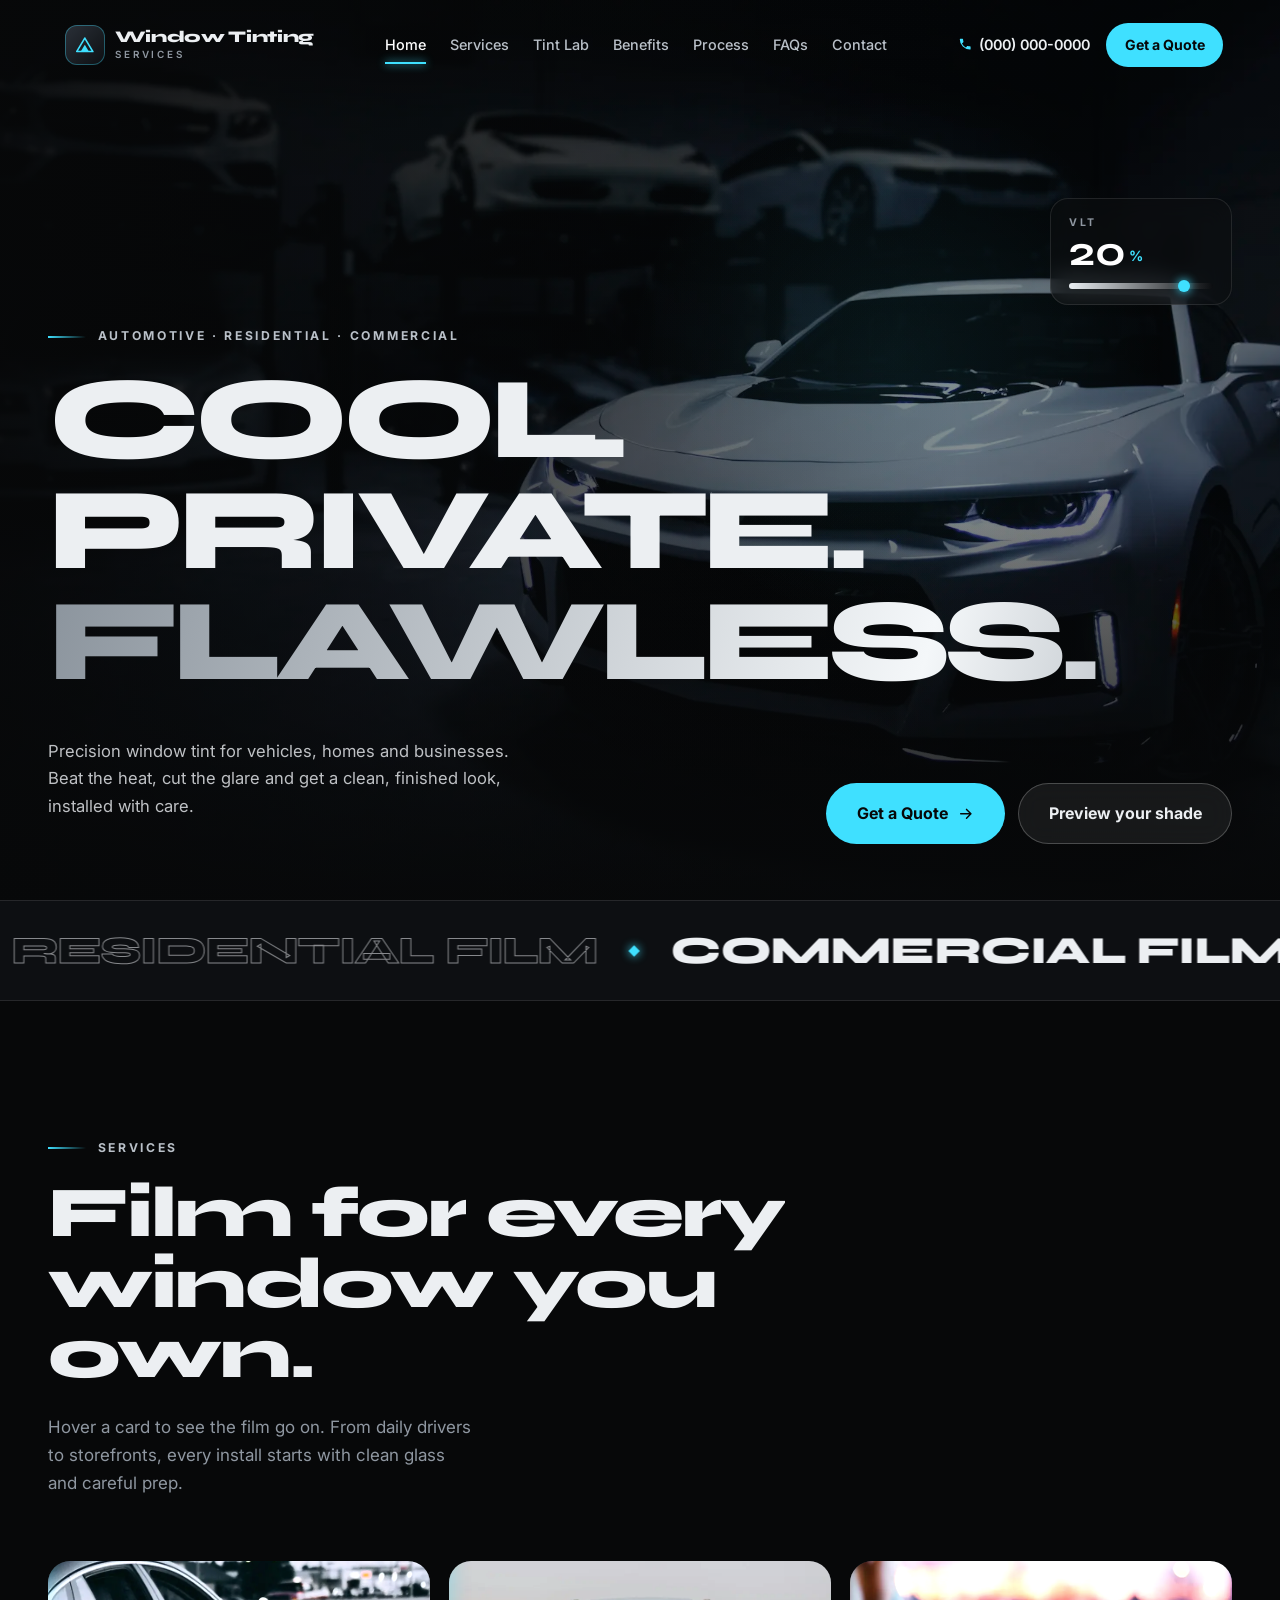
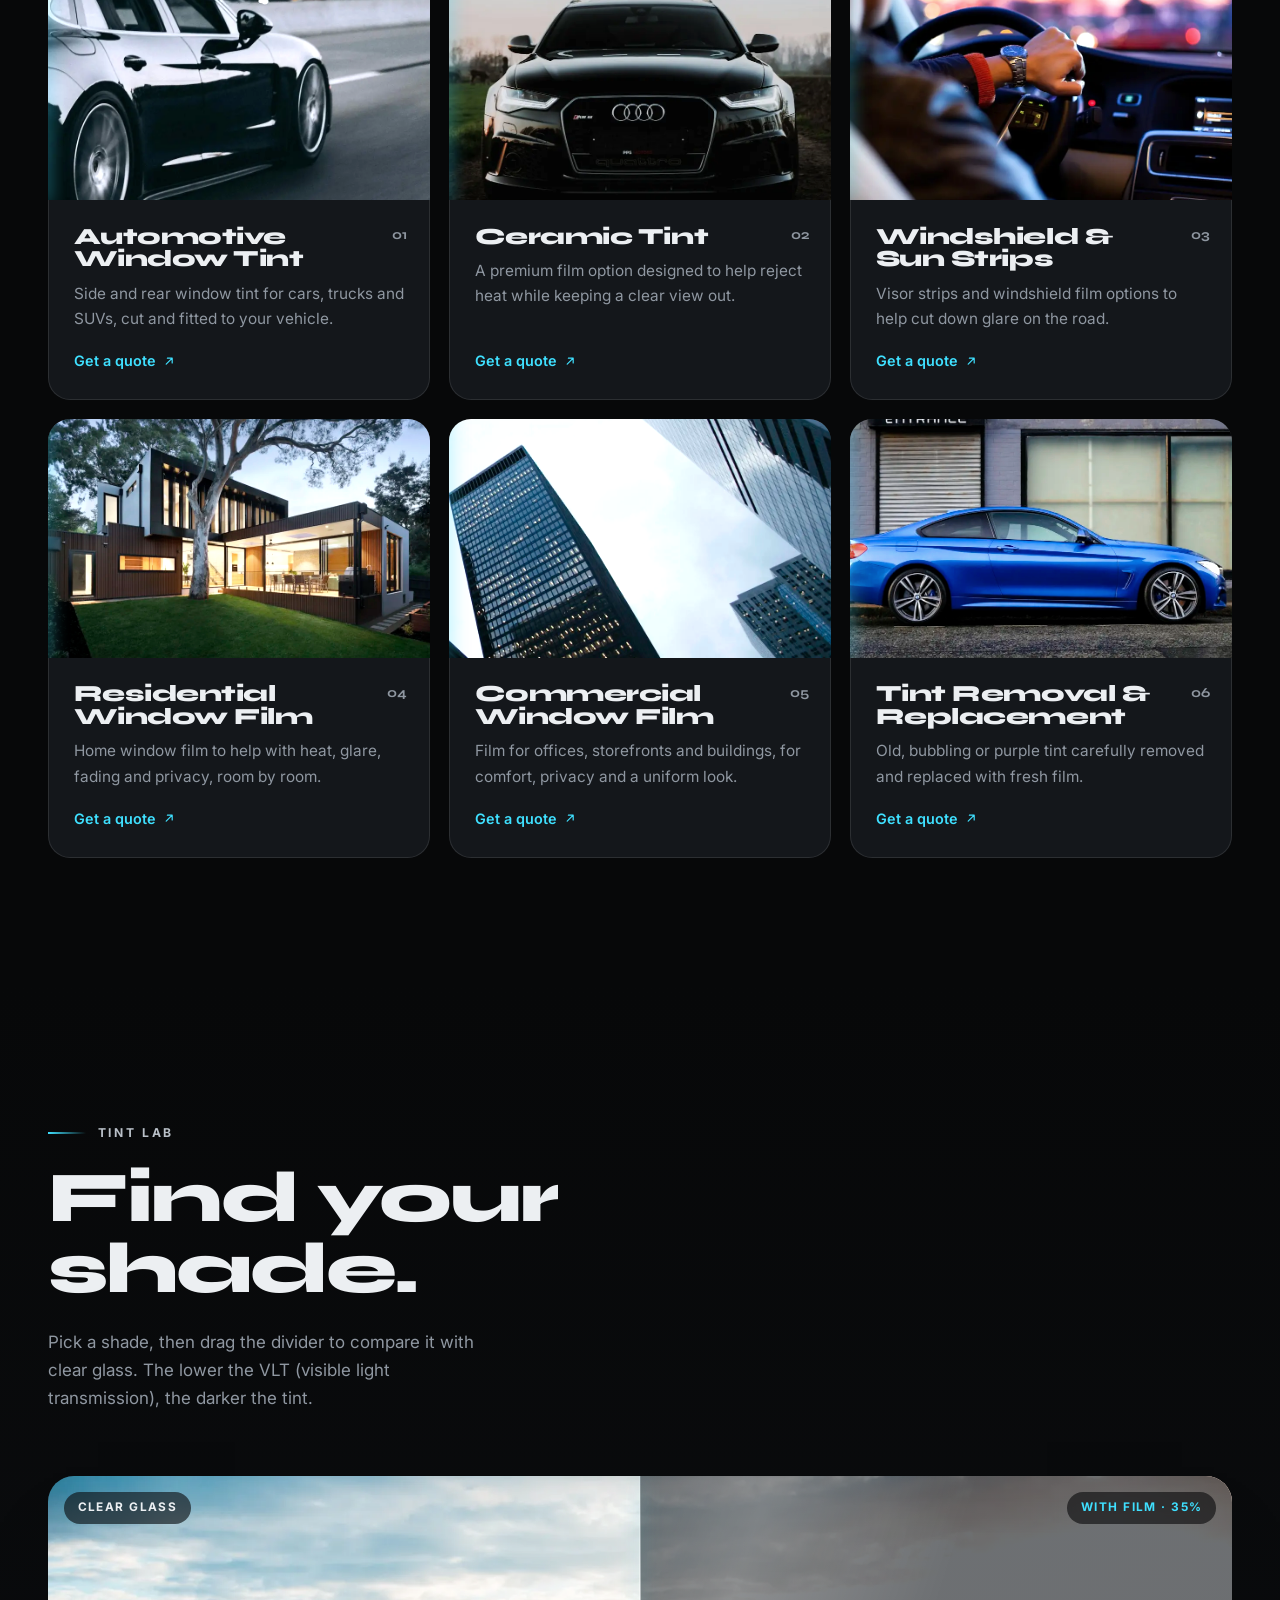
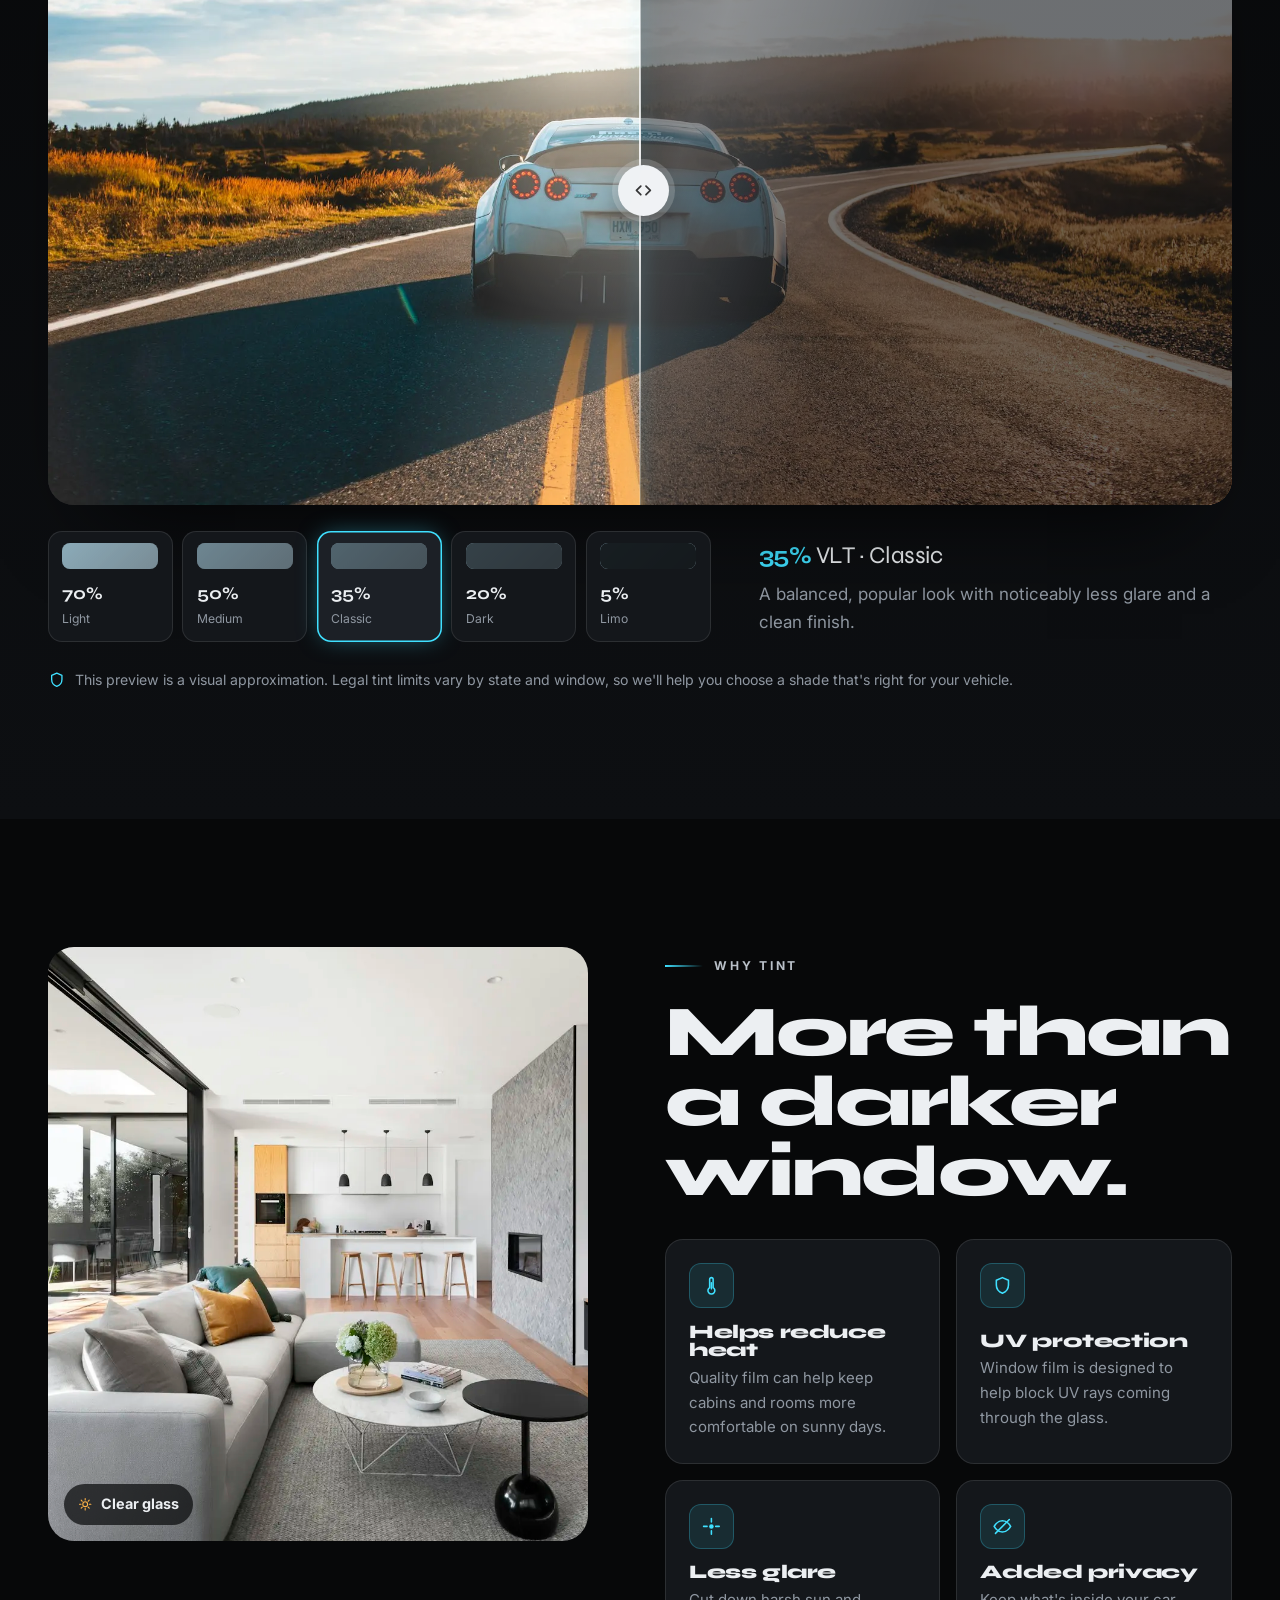
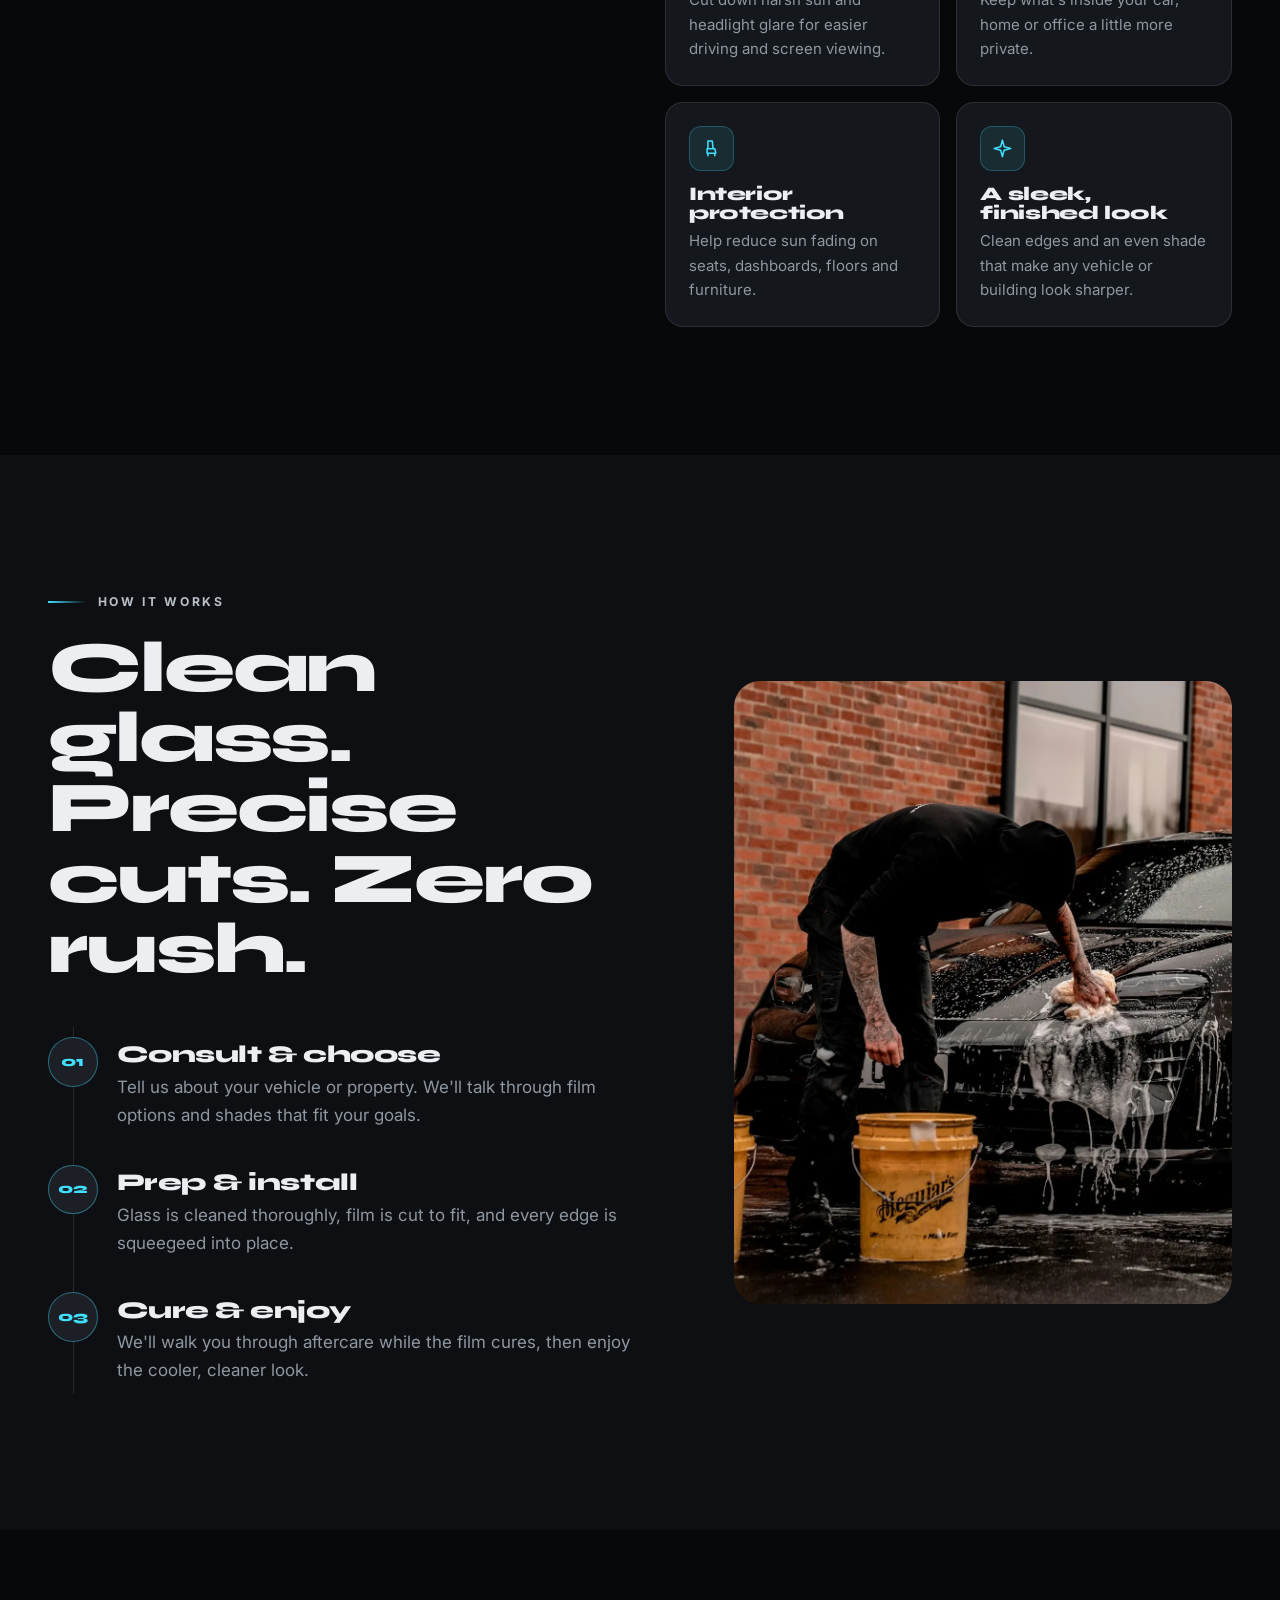
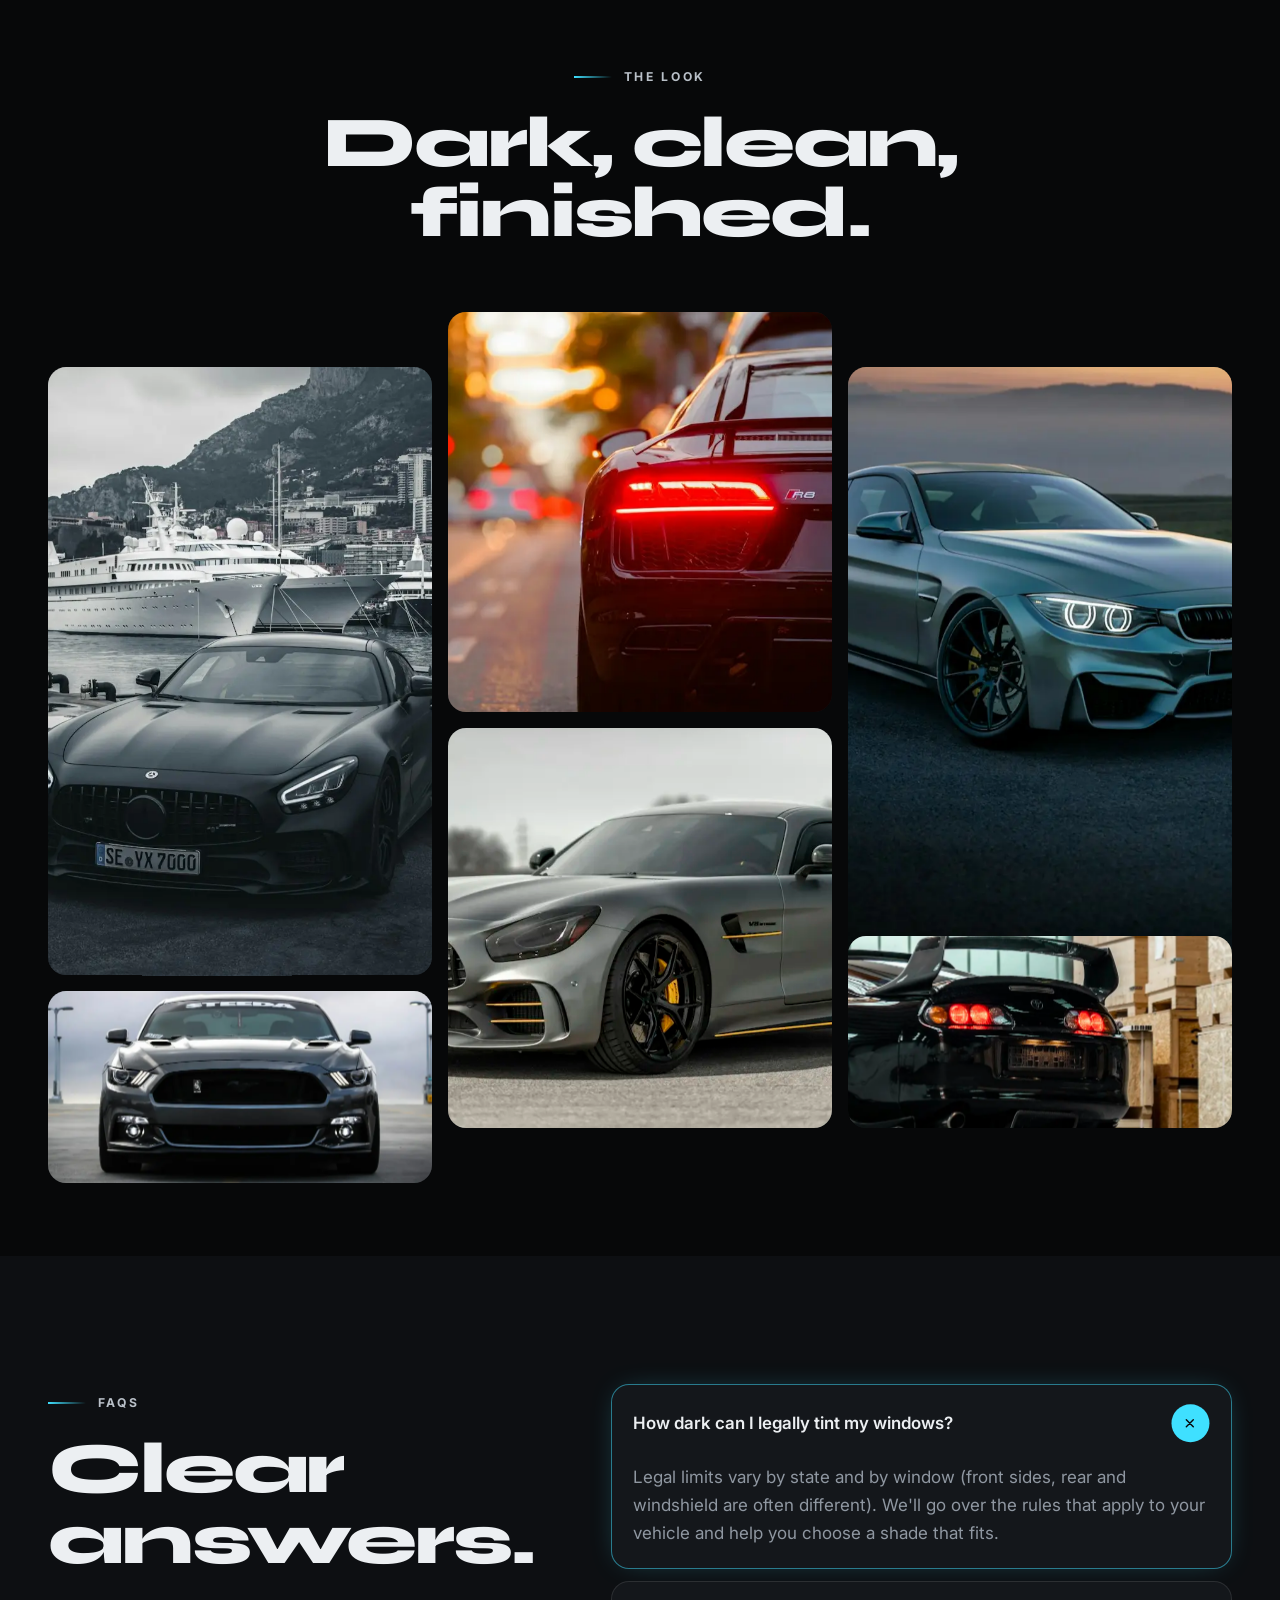
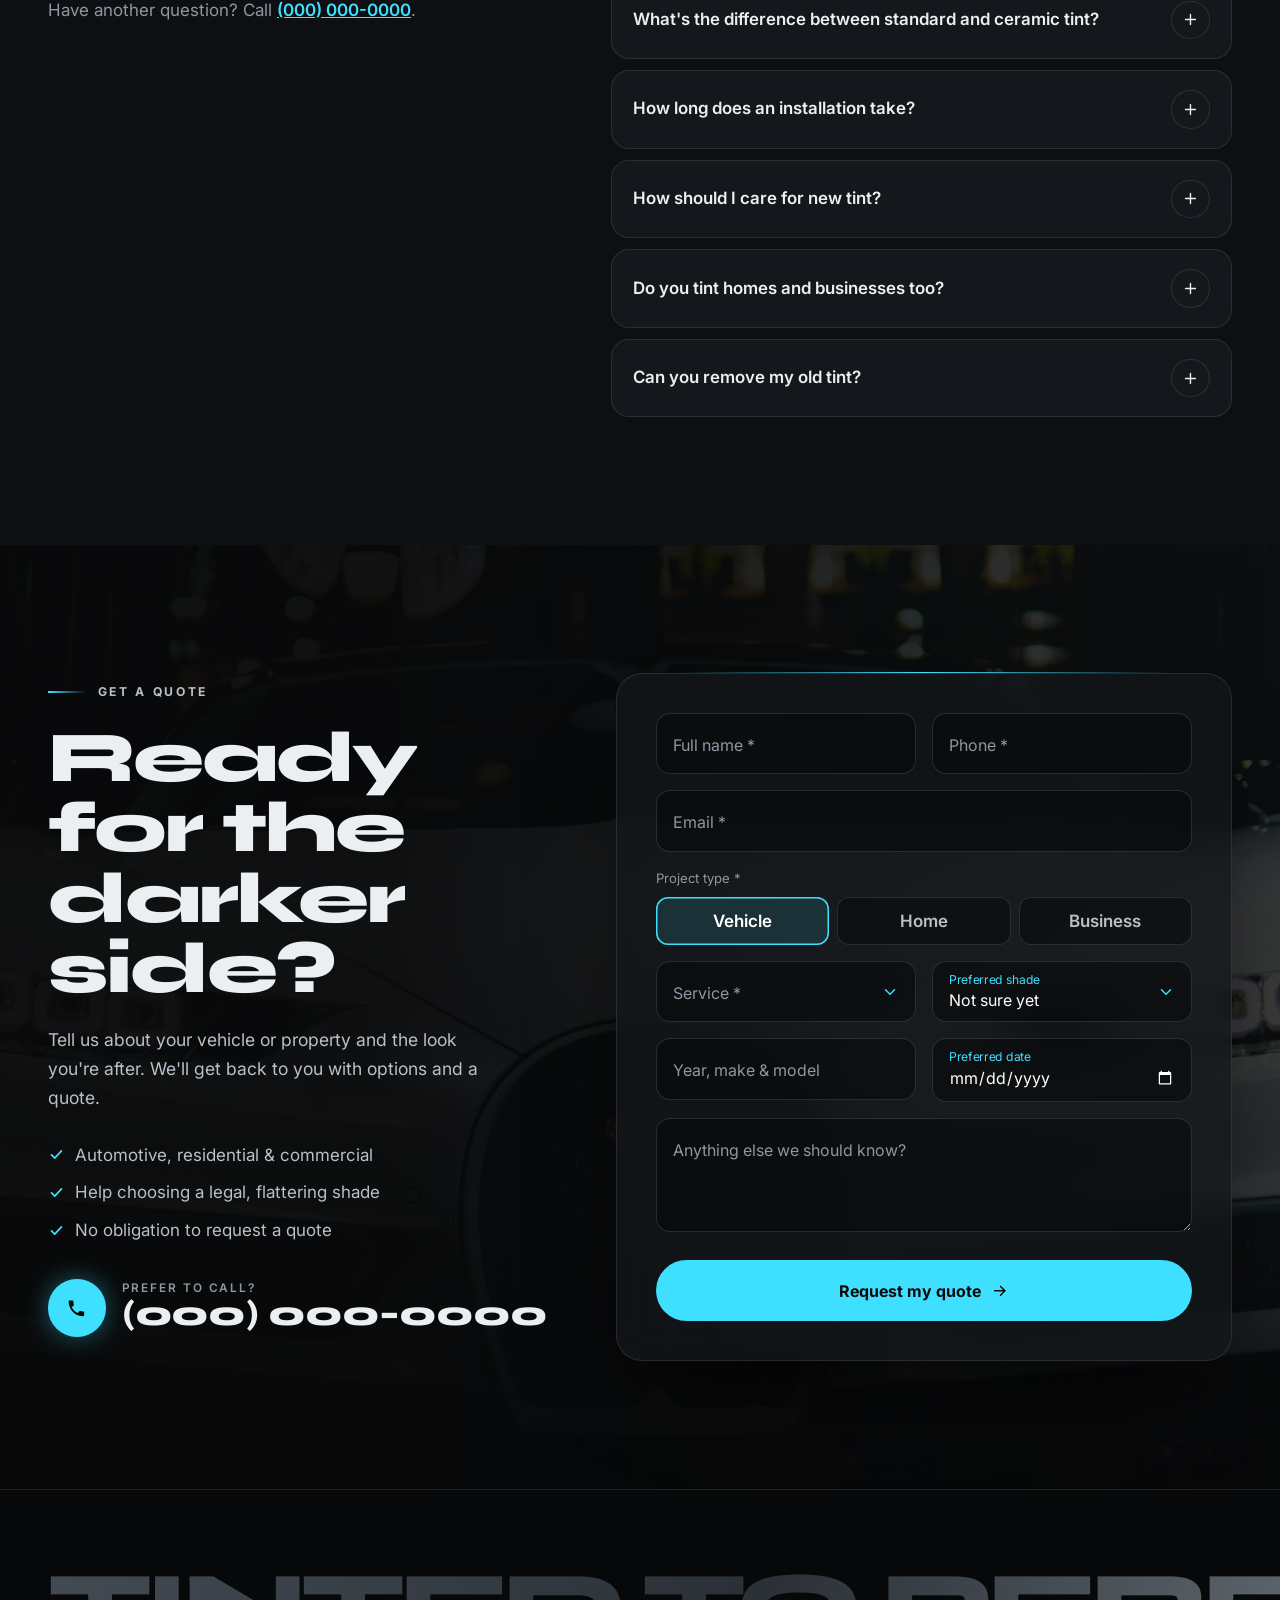
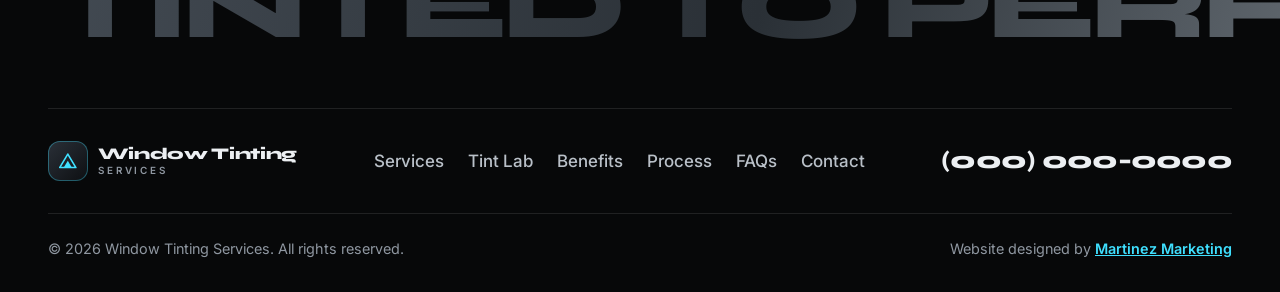
==== commit a76d8f9b: "Restore missing assets, add real photos and new scroll and hover animations (6afd3b12a256d44812f08e9" ====
--- a/index.html
+++ b/index.html
@@ -110,7 +110,7 @@
     <!-- HERO -->
     <section class="hero" id="home" aria-labelledby="hero-title">
       <div class="hero__media">
-        <img src="assets/images/hero-silhouette.webp" alt="The silhouette of a dark luxury car outlined by a sweep of light in a black studio" width="2200" height="1238" fetchpriority="high">
+        <img src="assets/images/hero-silhouette.webp" alt="A white sports car lit up in a dark garage" width="2200" height="1238" fetchpriority="high">
       </div>
       <div class="hero__film" aria-hidden="true"><span class="hero__squeegee"></span></div>
       <div class="hero__shade"></div>
@@ -159,27 +159,27 @@
         </div>
         <div class="cards">
           <article class="card">
-            <div class="card__img"><img src="assets/images/svc-auto.webp" alt="Close-up of a car's dark tinted side window reflecting trees" width="1000" height="1500" loading="lazy"><span class="card__film" aria-hidden="true"></span></div>
+            <div class="card__img"><img src="assets/images/svc-auto.webp" alt="A black sports sedan with dark tinted windows on the road" width="1000" height="1500" loading="lazy"><span class="card__film" aria-hidden="true"></span></div>
             <div class="card__body"><span class="card__n">01</span><h3>Automotive Window Tint</h3><p>Side and rear window tint for cars, trucks and SUVs, cut and fitted to your vehicle.</p><a href="#contact" class="card__link" data-service="Automotive Window Tint">Get a quote <svg><use href="#i-arrow-ne"/></svg></a></div>
           </article>
           <article class="card">
-            <div class="card__img"><img src="assets/images/svc-ceramic.webp" alt="A view of desert hills through a car's side window" width="1000" height="667" loading="lazy"><span class="card__film" aria-hidden="true"></span></div>
+            <div class="card__img"><img src="assets/images/svc-ceramic.webp" alt="A black Audi with tinted windows parked at dusk" width="1000" height="667" loading="lazy"><span class="card__film" aria-hidden="true"></span></div>
             <div class="card__body"><span class="card__n">02</span><h3>Ceramic Tint</h3><p>A premium film option designed to help reject heat while keeping a clear view out.</p><a href="#contact" class="card__link" data-service="Ceramic Tint">Get a quote <svg><use href="#i-arrow-ne"/></svg></a></div>
           </article>
           <article class="card">
-            <div class="card__img"><img src="assets/images/svc-windshield.webp" alt="Driving into a bright sunset on a busy highway" width="1000" height="677" loading="lazy"><span class="card__film" aria-hidden="true"></span></div>
+            <div class="card__img"><img src="assets/images/svc-windshield.webp" alt="A driver heading into a bright sunset behind the wheel" width="1000" height="677" loading="lazy"><span class="card__film" aria-hidden="true"></span></div>
             <div class="card__body"><span class="card__n">03</span><h3>Windshield &amp; Sun Strips</h3><p>Visor strips and windshield film options to help cut down glare on the road.</p><a href="#contact" class="card__link" data-service="Windshield &amp; Sun Strip">Get a quote <svg><use href="#i-arrow-ne"/></svg></a></div>
           </article>
           <article class="card">
-            <div class="card__img"><img src="assets/images/svc-residential.webp" alt="A modern home with large windows and a green lawn" width="1000" height="668" loading="lazy"><span class="card__film" aria-hidden="true"></span></div>
+            <div class="card__img"><img src="assets/images/svc-residential.webp" alt="A modern home with large glass windows at dusk" width="1000" height="668" loading="lazy"><span class="card__film" aria-hidden="true"></span></div>
             <div class="card__body"><span class="card__n">04</span><h3>Residential Window Film</h3><p>Home window film to help with heat, glare, fading and privacy, room by room.</p><a href="#contact" class="card__link" data-service="Residential Window Film">Get a quote <svg><use href="#i-arrow-ne"/></svg></a></div>
           </article>
           <article class="card">
-            <div class="card__img"><img src="assets/images/svc-commercial.webp" alt="Looking up at a glass office tower against a blue sky" width="1000" height="1500" loading="lazy"><span class="card__film" aria-hidden="true"></span></div>
+            <div class="card__img"><img src="assets/images/svc-commercial.webp" alt="Looking up at glass office towers against the sky" width="1000" height="1500" loading="lazy"><span class="card__film" aria-hidden="true"></span></div>
             <div class="card__body"><span class="card__n">05</span><h3>Commercial Window Film</h3><p>Film for offices, storefronts and buildings, for comfort, privacy and a uniform look.</p><a href="#contact" class="card__link" data-service="Commercial Window Film">Get a quote <svg><use href="#i-arrow-ne"/></svg></a></div>
           </article>
           <article class="card">
-            <div class="card__img"><img src="assets/images/svc-removal.webp" alt="A car side mirror and window on a rainy day" width="1000" height="667" loading="lazy"><span class="card__film" aria-hidden="true"></span></div>
+            <div class="card__img"><img src="assets/images/svc-removal.webp" alt="A blue coupe parked outside a building" width="1000" height="667" loading="lazy"><span class="card__film" aria-hidden="true"></span></div>
             <div class="card__body"><span class="card__n">06</span><h3>Tint Removal &amp; Replacement</h3><p>Old, bubbling or purple tint carefully removed and replaced with fresh film.</p><a href="#contact" class="card__link" data-service="Tint Removal &amp; Replacement">Get a quote <svg><use href="#i-arrow-ne"/></svg></a></div>
           </article>
         </div>
@@ -197,7 +197,7 @@
           <p class="shead__lead">Pick a shade, then drag the divider to compare it with clear glass. The lower the VLT (visible light transmission), the darker the tint.</p>
         </div>
         <div class="lab__stage" style="--vlt: .35; --split: 50%">
-          <img class="lab__img" src="assets/images/sim-windshield.webp" alt="The view from a car's driver seat looking through the windshield into bright sunlight" width="2000" height="1333" loading="lazy">
+          <img class="lab__img" src="assets/images/sim-windshield.webp" alt="A car driving down a winding road toward a bright sunset" width="2000" height="1333" loading="lazy">
           <div class="lab__tinted" aria-hidden="true">
             <img src="assets/images/sim-windshield.webp" alt="" width="2000" height="1333" loading="lazy">
             <span class="lab__tint"></span>
@@ -229,7 +229,7 @@
       <div class="wrap benefits__grid">
         <div class="benefits__media">
           <div class="benefits__frame">
-            <img src="assets/images/benefit-window.webp" alt="A bright window looking out over palm trees and city buildings" width="1600" height="1200" loading="lazy">
+            <img src="assets/images/benefit-window.webp" alt="A bright living room with floor-to-ceiling windows" width="1600" height="1200" loading="lazy">
             <span class="benefits__tint" aria-hidden="true"></span>
             <span class="benefits__badge" aria-hidden="true"><svg><use href="#i-sun"/></svg><b class="benefits__pct">Clear</b></span>
           </div>
@@ -262,7 +262,7 @@
           </ol>
         </div>
         <div class="process__media">
-          <figure class="process__img"><img src="assets/images/process-prep.webp" alt="An installer in black gloves smoothing film onto the panel of an orange car" width="1200" height="1500" loading="lazy"></figure>
+          <figure class="process__img"><img src="assets/images/process-prep.webp" alt="A detailer washing a black car before service" width="1200" height="1500" loading="lazy"></figure>
           <span class="process__line" aria-hidden="true"></span>
         </div>
       </div>
@@ -276,12 +276,12 @@
           <h2 class="h2 split" id="gallery-title">Dark, clean, finished.</h2>
         </div>
         <div class="gal">
-          <figure class="gal__item gal__item--a"><img src="assets/images/g-black-studio.webp" alt="A black sports sedan in a bright white garage" width="1000" height="1333" loading="lazy"></figure>
-          <figure class="gal__item gal__item--b"><img src="assets/images/g-reflection.webp" alt="A blue car's tinted rear window reflecting warm light" width="1100" height="733" loading="lazy"></figure>
-          <figure class="gal__item gal__item--c"><img src="assets/images/g-mountain.webp" alt="A dark sports car on a mountain road in fog" width="1000" height="1250" loading="lazy"></figure>
-          <figure class="gal__item gal__item--d"><img src="assets/images/g-white-car.webp" alt="A white hatchback with dark tinted windows" width="1100" height="733" loading="lazy"></figure>
-          <figure class="gal__item gal__item--e"><img src="assets/images/g-taillight.webp" alt="A dark car's glowing taillight behind glass" width="1100" height="733" loading="lazy"></figure>
-          <figure class="gal__item gal__item--f"><img src="assets/images/g-garage.webp" alt="A matte black car in a clean, bright garage" width="1000" height="1333" loading="lazy"></figure>
+          <figure class="gal__item gal__item--a"><img src="assets/images/g-black-studio.webp" alt="A black Mercedes-AMG parked by a harbor" width="1000" height="1333" loading="lazy"></figure>
+          <figure class="gal__item gal__item--b"><img src="assets/images/g-reflection.webp" alt="A dark car's glowing red taillights on a city street" width="1100" height="733" loading="lazy"></figure>
+          <figure class="gal__item gal__item--c"><img src="assets/images/g-mountain.webp" alt="A grey BMW coupe parked at dusk" width="1000" height="1250" loading="lazy"></figure>
+          <figure class="gal__item gal__item--d"><img src="assets/images/g-white-car.webp" alt="A grey Mercedes-AMG GT with tinted glass" width="1100" height="733" loading="lazy"></figure>
+          <figure class="gal__item gal__item--e"><img src="assets/images/g-taillight.webp" alt="A dark Mustang with tinted windows, front view" width="1100" height="733" loading="lazy"></figure>
+          <figure class="gal__item gal__item--f"><img src="assets/images/g-garage.webp" alt="A black sports car with tinted rear glass in a warehouse" width="1000" height="1333" loading="lazy"></figure>
         </div>
       </div>
     </section>
--- a/style.css
+++ b/style.css
@@ -143,10 +143,11 @@
 /* ---------- Services ---------- */
 .cards { display: grid; grid-template-columns: repeat(3, 1fr); gap: 1.2rem; }
 .card { position: relative; display: flex; flex-direction: column; border-radius: calc(var(--radius) + 4px); background: var(--g2); box-shadow: inset 0 0 0 1px var(--line); overflow: hidden; transition: transform .6s var(--ease), box-shadow .6s var(--ease); }
-.card:hover { transform: translateY(-8px); box-shadow: inset 0 0 0 1px rgba(63,224,255,.4), 0 30px 60px -30px rgba(0,0,0,.8); }
+.card { --rx: 0deg; --ry: 0deg; transform-style: preserve-3d; }
+.card:hover { transform: perspective(900px) translateY(-8px) rotateX(var(--rx)) rotateY(var(--ry)); box-shadow: inset 0 0 0 1px rgba(63,224,255,.4), 0 30px 60px -30px rgba(0,0,0,.8); }
 .card__img { position: relative; aspect-ratio: 16 / 10; overflow: hidden; }
-.card__img img { width: 100%; height: 100%; object-fit: cover; filter: brightness(1.12) saturate(.95); transition: transform 1.2s var(--ease), filter .9s var(--ease); }
-.card:hover .card__img img { transform: scale(1.06); filter: brightness(.95) saturate(1.05) contrast(1.05); }
+.card__img img { width: 100%; height: 100%; object-fit: cover; filter: brightness(1.12) saturate(.95); transition: transform 1.2s var(--ease), scale 1.2s var(--ease), filter .9s var(--ease); }
+.card:hover .card__img img { scale: 1.06; filter: brightness(.95) saturate(1.05) contrast(1.05); }
 .card__film { position: absolute; inset: 0; background: linear-gradient(120deg, rgba(8,11,14,.6), rgba(6,9,12,.35)); transform: translateX(-101%); transition: transform .9s var(--ease); }
 .card__film::after { content: ""; position: absolute; top: 0; bottom: 0; right: -1px; width: 2px; background: linear-gradient(180deg, transparent, #c8f6ff, transparent); box-shadow: 0 0 18px 4px rgba(63,224,255,.5); }
 .card:hover .card__film, .card:focus-within .card__film { transform: translateX(0); }
@@ -221,9 +222,9 @@
 /* ---------- Gallery ---------- */
 .gal { display: grid; grid-template-columns: repeat(12, 1fr); grid-auto-rows: clamp(150px, 15vw, 210px); gap: 1rem; }
 .gal__item { position: relative; margin: 0; border-radius: var(--radius); overflow: hidden; background: var(--g2); }
-.gal__item img { width: 100%; height: 100%; object-fit: cover; transition: transform 1.1s var(--ease); }
+.gal__item img { width: 100%; height: 100%; object-fit: cover; transition: scale 1.1s var(--ease), filter 1.1s var(--ease); will-change: transform; }
 .gal__item::after { content: ""; position: absolute; inset: -20%; background: linear-gradient(105deg, transparent 40%, rgba(255,255,255,.18) 50%, transparent 60%); transform: translateX(-70%); transition: transform 1.1s var(--ease); pointer-events: none; }
-.gal__item:hover img { transform: scale(1.06); }
+.gal__item:hover img { scale: 1.08; filter: contrast(1.06) saturate(1.1); }
 .gal__item:hover::after { transform: translateX(70%); }
 .gal__item--a { grid-column: 1 / 5; grid-row: span 3; }
 .gal__item--b { grid-column: 5 / 9; grid-row: span 2; }
@@ -378,3 +379,31 @@
 
 .contact__phone > span:last-child { white-space: nowrap; }
 @media (max-width: 600px) { .contact__phone > span:last-child { font-size: clamp(1.25rem, 6.4vw, 1.8rem); } }
+
+/* ---------- Extra motion ---------- */
+.card::after { content: ""; position: absolute; inset: 0; border-radius: inherit; pointer-events: none; opacity: 0; transition: opacity .5s var(--ease);
+  background: radial-gradient(420px circle at var(--gx, 50%) var(--gy, 50%), rgba(63,224,255,.14), transparent 60%); }
+.card:hover::after { opacity: 1; }
+.gal__item::before { content: ""; position: absolute; inset: 0; z-index: 1; pointer-events: none; opacity: 0; transition: opacity .5s var(--ease);
+  background: radial-gradient(300px circle at var(--gx, 50%) var(--gy, 50%), rgba(255,255,255,.16), transparent 65%); }
+.gal__item:hover::before { opacity: 1; }
+
+.fx-glare { position: absolute; top: -20%; bottom: -20%; left: 0; width: 35%; z-index: 4; pointer-events: none; transform: translateX(-120%) skewX(-18deg);
+  background: linear-gradient(90deg, transparent, rgba(255,255,255,.22), transparent); mix-blend-mode: screen; }
+
+.steps__rail { position: absolute; left: 1.55rem; top: .5rem; bottom: .5rem; width: 2px; margin-left: -.5px; transform-origin: top center;
+  background: linear-gradient(180deg, var(--cyan), rgba(63,224,255,.15)); box-shadow: 0 0 12px rgba(63,224,255,.6); pointer-events: none; }
+
+.cursor { position: fixed; left: 0; top: 0; z-index: 9999; width: 34px; height: 34px; margin: -17px 0 0 -17px; border-radius: 50%; pointer-events: none;
+  border: 1px solid rgba(63,224,255,.7); display: grid; place-items: center; opacity: 0; mix-blend-mode: difference;
+  transition: opacity .3s, width .4s var(--ease), height .4s var(--ease), margin .4s var(--ease), background .4s var(--ease), border-color .4s; }
+.cursor.is-on { opacity: 1; }
+.cursor.is-link { width: 54px; height: 54px; margin: -27px 0 0 -27px; background: rgba(63,224,255,.15); }
+.cursor span { font: 700 .7rem/1 var(--f-display, sans-serif); letter-spacing: .12em; text-transform: uppercase; color: #070809; opacity: 0; transition: opacity .3s; }
+.cursor.is-view { width: 84px; height: 84px; margin: -42px 0 0 -42px; background: var(--cyan); border-color: var(--cyan); mix-blend-mode: normal; }
+.cursor.is-view span { opacity: 1; }
+
+/* Gentle pulsing glow on the primary call to action */
+@keyframes ctaPulse { 0%, 100% { box-shadow: 0 0 0 0 rgba(63,224,255,.45); } 50% { box-shadow: 0 0 0 12px rgba(63,224,255,0); } }
+.hero .btn--cyan { animation: ctaPulse 2.8s ease-in-out 3s infinite; }
+@media (prefers-reduced-motion: reduce) { .hero .btn--cyan { animation: none; } .cursor, .fx-glare { display: none; } }
